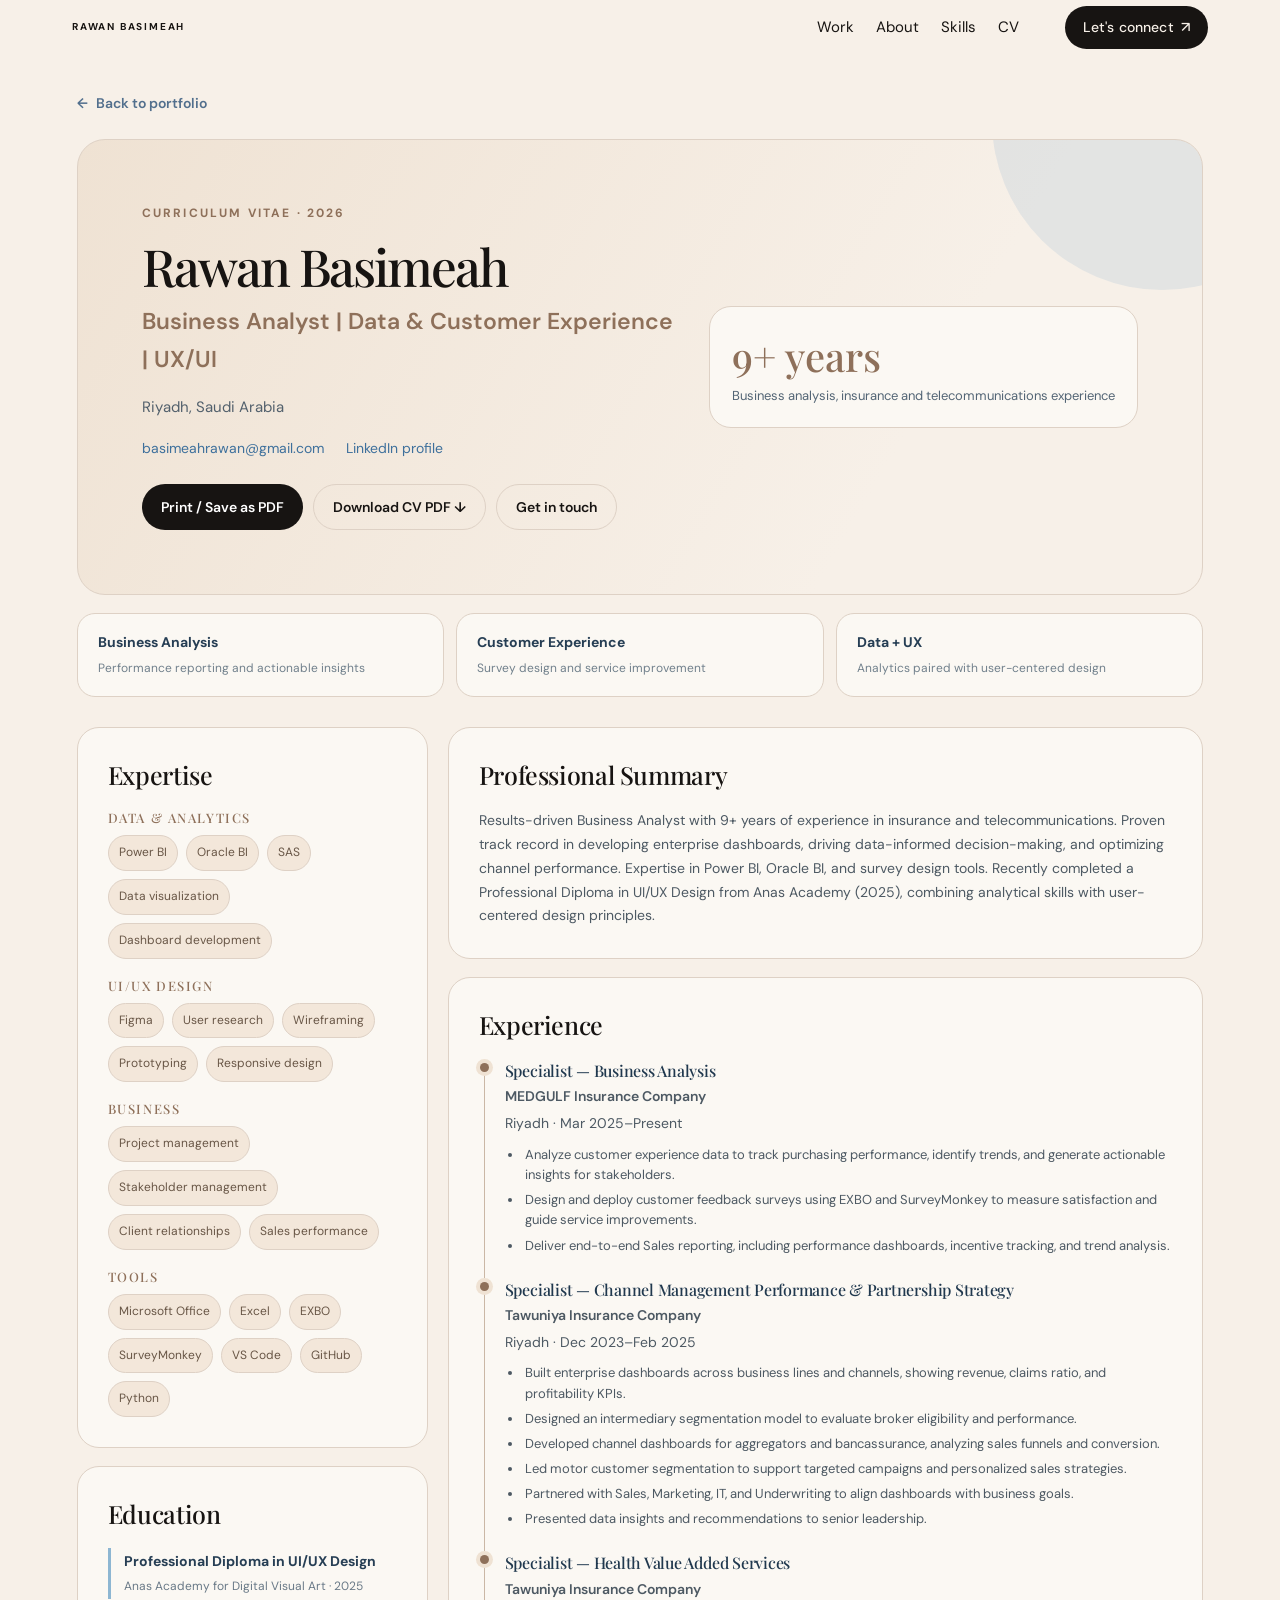
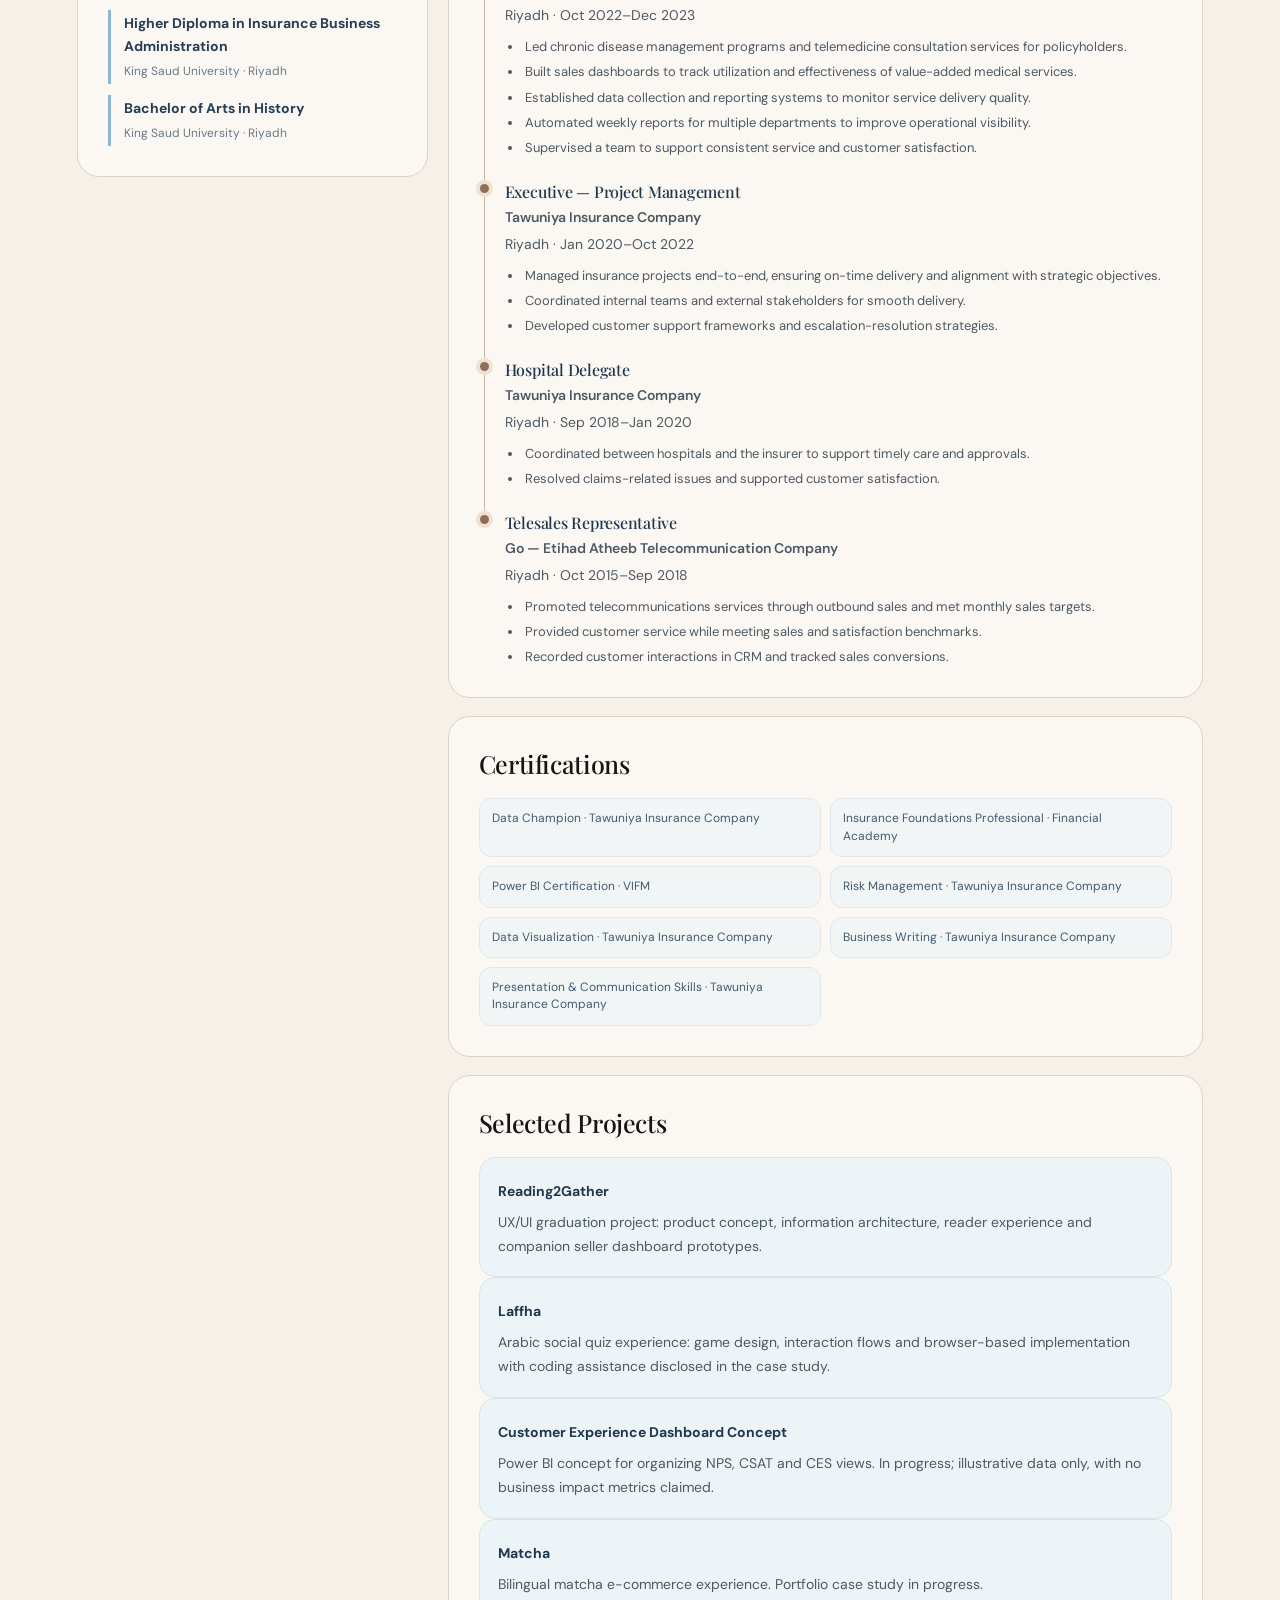
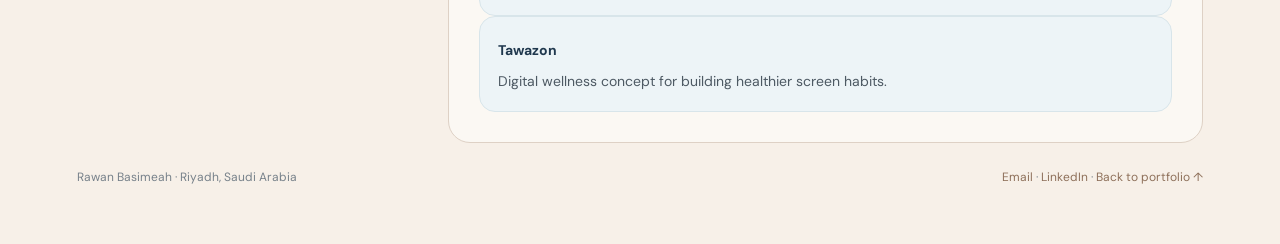
==== cv.html @ 97be3b1a "Restore project card and align printable CV" ====
<!DOCTYPE html>
<html lang="en">
<head>
<meta charset="utf-8">
<meta name="viewport" content="width=device-width, initial-scale=1">
<title>CV — Rawan Basimeah</title>
<meta name="description" content="View Rawan Basimeah’s business analysis, data and customer experience expertise, UX/UI skills, career history, education and certifications.">
<link rel="icon" type="image/svg+xml" href="favicon.svg"><link rel="canonical" href="https://rawan-portfoliovercelapp.vercel.app/cv.html"><meta property="og:type" content="website"><meta property="og:title" content="CV — Rawan Basimeah"><meta property="og:description" content="Business Analyst | Data & Customer Experience | UX/UI. Riyadh-based experience across analytics, customer experience, business and product design."><meta property="og:image" content="https://rawan-portfoliovercelapp.vercel.app/hero.webp"><meta name="twitter:card" content="summary_large_image">
<link rel="preconnect" href="https://fonts.googleapis.com">
<link rel="preconnect" href="https://fonts.gstatic.com" crossorigin>
<link href="https://fonts.googleapis.com/css2?family=Playfair+Display:wght@400;500;600&family=DM+Sans:wght@400;500;600;700&display=swap" rel="stylesheet">
<link rel="stylesheet" href="style.css?v=20260930c">
<style>
.cv-page{background:#f7f0e8;min-height:100vh;padding:clamp(26px,4vw,58px) 0 70px}
.cv-wrap{width:min(1160px,calc(100% - 2 * var(--pad,6vw)));margin:0 auto}
.cv-back{display:inline-flex;align-items:center;gap:8px;color:#526f8d;font-size:14px;font-weight:600;margin-bottom:24px}
.cv-hero{position:relative;overflow:hidden;background:linear-gradient(120deg,#e9f2f6 0%,#f8f4ed 72%);border:1px solid #d9e2e6;border-radius:30px;padding:clamp(28px,5vw,64px);display:grid;grid-template-columns:minmax(0,1fr) auto;gap:32px;align-items:center}
.cv-hero:after{content:"";position:absolute;width:340px;height:340px;border-radius:50%;right:-130px;top:-190px;background:rgba(133,170,203,.18);pointer-events:none}
.cv-kicker{font-size:12px;letter-spacing:.18em;text-transform:uppercase;color:#557fa6;font-weight:700}
.cv-hero h1{font-family:"Playfair Display",Georgia,serif;font-weight:500;font-size:clamp(36px,4vw,56px);line-height:1.03;letter-spacing:-.04em;color:#1d3348;margin:16px 0 10px}
.cv-role{font-size:clamp(18px,2vw,23px);color:#557fa6;font-weight:600}
.cv-location{font-size:15px;color:#52606c;margin-top:16px}
.cv-contact{display:flex;flex-wrap:wrap;gap:12px 22px;margin-top:18px;font-size:14px;color:#34495d}
.cv-contact a{color:#3e709c}
.cv-actions{display:flex;gap:10px;flex-wrap:wrap;margin-top:24px}
.cv-button{appearance:none;border:0;border-radius:999px;background:#4b83b5;color:white;font:600 14px "DM Sans",sans-serif;padding:13px 19px;text-decoration:none;cursor:pointer}
.cv-button.secondary{background:rgba(255,255,255,.75);border:1px solid #c5d5df;color:#294764}
.cv-side-card{z-index:1;position:relative;background:rgba(255,255,255,.76);border:1px solid rgba(255,255,255,.9);border-radius:22px;padding:22px;min-width:190px;box-shadow:0 18px 36px -28px rgba(32,62,89,.45)}
.cv-side-card strong{display:block;font:500 40px "Playfair Display",Georgia,serif;color:#2e6f9e}
.cv-side-card span{display:block;color:#536575;font-size:13px;line-height:1.5;margin-top:4px}
.cv-highlights{display:grid;grid-template-columns:repeat(3,1fr);gap:12px;margin:18px 0 30px}
.cv-highlight{background:#fffaf4;border:1px solid #e4dbd1;border-radius:18px;padding:17px 20px}
.cv-highlight strong{display:block;font-size:14px;color:#263e54}
.cv-highlight span{display:block;font-size:12px;color:#71808c;margin-top:5px}
.cv-layout{display:grid;grid-template-columns:minmax(250px,.72fr) minmax(0,1.55fr);gap:20px;align-items:start}
.cv-sidebar,.cv-content{display:grid;gap:18px}
.cv-panel,.cv-section{background:#fffaf4;border:1px solid #e2d8ce;border-radius:22px;padding:clamp(20px,2.5vw,30px)}
.cv-panel h2,.cv-section h2{font:500 25px "Playfair Display",Georgia,serif;color:#20384e;margin-bottom:18px}
.cv-panel h3{font-size:13px;color:#557fa6;text-transform:uppercase;letter-spacing:.12em;margin:20px 0 10px}
.cv-panel p,.cv-section p{font-size:14px;line-height:1.7;color:#4d5963}
.cv-chip-list{display:flex;flex-wrap:wrap;gap:8px}
.cv-chip{border:1px solid #d5e1e8;background:#edf4f7;border-radius:999px;padding:7px 10px;color:#385a76;font-size:12px}
.cv-list{list-style:none;padding:0;margin:0;display:grid;gap:9px}
.cv-list li{font-size:13px;line-height:1.55;color:#465866}
.cv-list li:before{content:"";display:inline-block;width:6px;height:6px;border-radius:50%;background:#75a4c5;margin:0 9px 1px 0}
.cv-timeline{display:grid;gap:0}
.cv-job{position:relative;padding:0 0 22px 20px;border-left:1px solid #c8d8e4;margin-left:5px}
.cv-job:last-child{padding-bottom:0;border-left-color:transparent}
.cv-job:before{content:"";position:absolute;left:-5px;top:4px;width:9px;height:9px;border-radius:50%;background:#4b83b5;box-shadow:0 0 0 4px #e7f0f5}
.cv-job h3{font-size:16px;line-height:1.45;color:#20384e;margin:0}
.cv-company{font-size:13px;color:#527da0;font-weight:600;margin-top:3px}
.cv-date{font-size:12px;color:#78838b;margin:3px 0 9px}
.cv-job ul{margin:0;padding-left:18px;display:grid;gap:5px}
.cv-job li{font-size:13px;line-height:1.55;color:#4d5963;padding-left:2px}
.cv-education-grid{display:grid;gap:11px}
.cv-education{border-left:3px solid #8db6d2;padding:2px 0 2px 13px}
.cv-education strong{display:block;font-size:14px;color:#263e54}
.cv-education span{display:block;font-size:12px;color:#697987;margin-top:4px}
.cv-cert-grid{display:grid;grid-template-columns:repeat(2,minmax(0,1fr));gap:9px}
.cv-cert{background:#f1f5f6;border:1px solid #e0e8eb;border-radius:12px;padding:11px 12px;font-size:12px;line-height:1.45;color:#425b70}
.cv-project{background:#edf4f7;border:1px solid #d8e5ea;border-radius:16px;padding:18px}
.cv-project strong{color:#20384e;font-size:14px}
.cv-project p{margin:7px 0 0}
.cv-footer{display:flex;justify-content:space-between;align-items:center;gap:16px;margin-top:25px;color:#77818a;font-size:12px}
@media(max-width:780px){.cv-hero{grid-template-columns:1fr}.cv-side-card{max-width:240px}.cv-highlights{grid-template-columns:1fr}.cv-layout{grid-template-columns:1fr}}
@media(max-width:540px){.cv-contact{display:grid}.cv-cert-grid{grid-template-columns:1fr}.cv-panel,.cv-section{border-radius:18px}.cv-hero{border-radius:22px}}
@media print{
  body{background:#fff!important;color:#111}
  .site-header,.cv-back,.cv-actions{display:none!important}
  .cv-page{padding:0;background:#fff}
  .cv-wrap{width:100%;max-width:none}
  .cv-hero,.cv-panel,.cv-section,.cv-highlight{box-shadow:none;break-inside:avoid;background:#fff}
  .cv-layout{grid-template-columns:30% 1fr;gap:12px}
  .cv-section,.cv-panel{padding:16px}
  .cv-job{break-inside:avoid}
  a{color:inherit;text-decoration:none}
}
.cv-page{background:var(--background);padding:32px 0 56px}.cv-hero{background:linear-gradient(120deg,#efe2d3 0%,#f7f0e8 72%);border-color:var(--border);border-radius:var(--r-lg)}.cv-kicker{color:var(--brown)}.cv-hero h1,.cv-panel h2,.cv-section h2,.cv-side-card strong{font-family:var(--serif);color:var(--text)}.cv-role,.cv-side-card strong,.cv-panel h3{color:var(--brown)}.cv-side-card,.cv-highlight,.cv-panel,.cv-section{background:#fbf8f3;border-color:var(--border);box-shadow:none}.cv-chip{background:#f3e7da;border-color:var(--border);color:#685646}.cv-job{border-left-color:#cab7a5}.cv-job:before{background:var(--brown);box-shadow:0 0 0 4px #efe2d3}.cv-company{color:var(--brown)}.cv-button{background:#171412}.cv-button.secondary{background:transparent;border-color:var(--border);color:var(--text)}.cv-footer a{color:var(--brown)}@media(max-width:780px){.cv-wrap{width:min(100% - 32px,1160px)}}
@page{size:letter;margin:14mm}
@media print{
  body{background:#fff!important;color:#17191c!important;-webkit-print-color-adjust:exact;print-color-adjust:exact}
  .site-header,.cv-back,.cv-actions{display:none!important}
  .cv-page{padding:0!important;background:#fff!important;min-height:0}
  .cv-wrap{width:100%!important;max-width:none!important}
  .cv-hero{display:block!important;padding:0 0 12px!important;border:0!important;border-radius:0!important;background:#fff!important;box-shadow:none!important}
  .cv-hero:after,.cv-side-card{display:none!important}
  .cv-highlights{margin:10px 0 16px;grid-template-columns:repeat(3,1fr)}
  .cv-highlight,.cv-panel,.cv-section{background:#fff!important;box-shadow:none!important;border:0!important;border-radius:0!important;padding:8px 0!important;break-inside:auto}
  .cv-layout{grid-template-columns:1fr!important;gap:8px!important}
  .cv-sidebar,.cv-content{gap:8px!important}
  .cv-panel h2,.cv-section h2{font-family:var(--sans);font-size:12pt;color:#203f68;border-bottom:1px solid #326bb3;padding-bottom:4px;break-after:avoid}
  .cv-job{break-inside:avoid}
  .cv-project,.cv-cert{break-inside:avoid}
  a{color:inherit!important;text-decoration:none!important}
  .cv-footer{margin-top:10px}
}
</style>
</head>
<body>
<header class="site-header" id="siteHeader">
  <div class="wrap header-inner">
    <a class="brand" href="index.html#top">Rawan Basimeah</a>
    <button class="nav-toggle" id="navToggle" aria-label="Open menu" aria-expanded="false" aria-controls="primaryNav"><span></span></button>
    <div class="header-end" id="primaryNav">
      <nav class="nav" aria-label="Primary">
        <a href="index.html#work">Work</a><a href="index.html#about">About</a><a href="index.html#tools">Skills</a><a href="cv.html" aria-current="page">CV</a>
      </nav>
      <a class="btn btn-dark header-cta" href="mailto:basimeahrawan@gmail.com">Let's connect <span class="arw" aria-hidden="true">&#8599;</span></a>
    </div>
  </div>
</header>
<main class="cv-page">
  <div class="cv-wrap">
    <a class="cv-back" href="index.html#top"><span aria-hidden="true">&#8592;</span> Back to portfolio</a>
    <section class="cv-hero" aria-labelledby="cvTitle">
      <div>
        <p class="cv-kicker">Curriculum Vitae · 2026</p>
        <h1 id="cvTitle">Rawan Basimeah</h1>
        <p class="cv-role">Business Analyst <span aria-hidden="true">|</span> Data &amp; Customer Experience <span aria-hidden="true">|</span> UX/UI</p>
        <p class="cv-location">Riyadh, Saudi Arabia</p>
        <div class="cv-contact">
          <a href="mailto:basimeahrawan@gmail.com">basimeahrawan@gmail.com</a>
          <a href="https://www.linkedin.com/in/rawan-basimeah-21a00285" target="_blank" rel="noopener noreferrer">LinkedIn profile</a>
        </div>
        <div class="cv-actions">
          <button class="cv-button" type="button" onclick="window.print()">Print / Save as PDF</button><a class="cv-button secondary" href="assets/rawan-basimeah-cv.pdf" download>Download CV PDF <span aria-hidden="true">&#8595;</span></a>
          <a class="cv-button secondary" href="mailto:basimeahrawan@gmail.com">Get in touch</a>
        </div>
      </div>
      <div class="cv-side-card"><strong>9+ years</strong><span>Business analysis, insurance and telecommunications experience</span></div>
    </section>
    <div class="cv-highlights" aria-label="Career highlights">
      <div class="cv-highlight"><strong>Business Analysis</strong><span>Performance reporting and actionable insights</span></div>
      <div class="cv-highlight"><strong>Customer Experience</strong><span>Survey design and service improvement</span></div>
      <div class="cv-highlight"><strong>Data + UX</strong><span>Analytics paired with user-centered design</span></div>
    </div>
    <div class="cv-layout">
      <aside class="cv-sidebar">
        <section class="cv-panel" aria-labelledby="expertise">
          <h2 id="expertise">Expertise</h2>
          <h3>Data &amp; Analytics</h3><div class="cv-chip-list"><span class="cv-chip">Power BI</span><span class="cv-chip">Oracle BI</span><span class="cv-chip">SAS</span><span class="cv-chip">Data visualization</span><span class="cv-chip">Dashboard development</span></div>
          <h3>UI/UX Design</h3><div class="cv-chip-list"><span class="cv-chip">Figma</span><span class="cv-chip">User research</span><span class="cv-chip">Wireframing</span><span class="cv-chip">Prototyping</span><span class="cv-chip">Responsive design</span></div>
          <h3>Business</h3><div class="cv-chip-list"><span class="cv-chip">Project management</span><span class="cv-chip">Stakeholder management</span><span class="cv-chip">Client relationships</span><span class="cv-chip">Sales performance</span></div>
          <h3>Tools</h3><div class="cv-chip-list"><span class="cv-chip">Microsoft Office</span><span class="cv-chip">Excel</span><span class="cv-chip">EXBO</span><span class="cv-chip">SurveyMonkey</span><span class="cv-chip">VS Code</span><span class="cv-chip">GitHub</span><span class="cv-chip">Python</span></div>
        </section>
        <section class="cv-panel" aria-labelledby="education">
          <h2 id="education">Education</h2>
          <div class="cv-education-grid">
            <div class="cv-education"><strong>Professional Diploma in UI/UX Design</strong><span>Anas Academy for Digital Visual Art · 2025</span></div>
            <div class="cv-education"><strong>Higher Diploma in Insurance Business Administration</strong><span>King Saud University · Riyadh</span></div>
            <div class="cv-education"><strong>Bachelor of Arts in History</strong><span>King Saud University · Riyadh</span></div>
          </div>
        </section>
      </aside>
      <div class="cv-content">
        <section class="cv-section" aria-labelledby="profile">
          <h2 id="profile">Professional Summary</h2>
          <p>Results-driven Business Analyst with 9+ years of experience in insurance and telecommunications. Proven track record in developing enterprise dashboards, driving data-informed decision-making, and optimizing channel performance. Expertise in Power BI, Oracle BI, and survey design tools. Recently completed a Professional Diploma in UI/UX Design from Anas Academy (2025), combining analytical skills with user-centered design principles.</p>
        </section>
        <section class="cv-section" aria-labelledby="experience">
          <h2 id="experience">Experience</h2>
          <div class="cv-timeline">
            <article class="cv-job"><h3>Specialist — Business Analysis</h3><p class="cv-company">MEDGULF Insurance Company</p><p class="cv-date">Riyadh · Mar 2025–Present</p><ul>
              <li>Analyze customer experience data to track purchasing performance, identify trends, and generate actionable insights for stakeholders.</li>
              <li>Design and deploy customer feedback surveys using EXBO and SurveyMonkey to measure satisfaction and guide service improvements.</li>
              <li>Deliver end-to-end Sales reporting, including performance dashboards, incentive tracking, and trend analysis.</li>
            </ul></article>
            <article class="cv-job"><h3>Specialist — Channel Management Performance &amp; Partnership Strategy</h3><p class="cv-company">Tawuniya Insurance Company</p><p class="cv-date">Riyadh · Dec 2023–Feb 2025</p><ul>
              <li>Built enterprise dashboards across business lines and channels, showing revenue, claims ratio, and profitability KPIs.</li>
              <li>Designed an intermediary segmentation model to evaluate broker eligibility and performance.</li>
              <li>Developed channel dashboards for aggregators and bancassurance, analyzing sales funnels and conversion.</li>
              <li>Led motor customer segmentation to support targeted campaigns and personalized sales strategies.</li>
              <li>Partnered with Sales, Marketing, IT, and Underwriting to align dashboards with business goals.</li>
              <li>Presented data insights and recommendations to senior leadership.</li>
            </ul></article>
            <article class="cv-job"><h3>Specialist — Health Value Added Services</h3><p class="cv-company">Tawuniya Insurance Company</p><p class="cv-date">Riyadh · Oct 2022–Dec 2023</p><ul>
              <li>Led chronic disease management programs and telemedicine consultation services for policyholders.</li>
              <li>Built sales dashboards to track utilization and effectiveness of value-added medical services.</li>
              <li>Established data collection and reporting systems to monitor service delivery quality.</li>
              <li>Automated weekly reports for multiple departments to improve operational visibility.</li>
              <li>Supervised a team to support consistent service and customer satisfaction.</li>
            </ul></article>
            <article class="cv-job"><h3>Executive — Project Management</h3><p class="cv-company">Tawuniya Insurance Company</p><p class="cv-date">Riyadh · Jan 2020–Oct 2022</p><ul>
              <li>Managed insurance projects end-to-end, ensuring on-time delivery and alignment with strategic objectives.</li>
              <li>Coordinated internal teams and external stakeholders for smooth delivery.</li>
              <li>Developed customer support frameworks and escalation-resolution strategies.</li>
            </ul></article>
            <article class="cv-job"><h3>Hospital Delegate</h3><p class="cv-company">Tawuniya Insurance Company</p><p class="cv-date">Riyadh · Sep 2018–Jan 2020</p><ul>
              <li>Coordinated between hospitals and the insurer to support timely care and approvals.</li>
              <li>Resolved claims-related issues and supported customer satisfaction.</li>
            </ul></article>
            <article class="cv-job"><h3>Telesales Representative</h3><p class="cv-company">Go — Etihad Atheeb Telecommunication Company</p><p class="cv-date">Riyadh · Oct 2015–Sep 2018</p><ul>
              <li>Promoted telecommunications services through outbound sales and met monthly sales targets.</li>
              <li>Provided customer service while meeting sales and satisfaction benchmarks.</li>
              <li>Recorded customer interactions in CRM and tracked sales conversions.</li>
            </ul></article>
          </div>
        </section>
        <section class="cv-section" aria-labelledby="certifications">
          <h2 id="certifications">Certifications</h2>
          <div class="cv-cert-grid">
            <div class="cv-cert">Data Champion · Tawuniya Insurance Company</div>
            <div class="cv-cert">Insurance Foundations Professional · Financial Academy</div>
            <div class="cv-cert">Power BI Certification · VIFM</div>
            <div class="cv-cert">Risk Management · Tawuniya Insurance Company</div>
            <div class="cv-cert">Data Visualization · Tawuniya Insurance Company</div>
            <div class="cv-cert">Business Writing · Tawuniya Insurance Company</div>
            <div class="cv-cert">Presentation &amp; Communication Skills · Tawuniya Insurance Company</div>
          </div>
        </section>
        <section class="cv-section" aria-labelledby="project">
          <h2 id="project">Selected Projects</h2>
          <div class="cv-project"><strong>Reading2Gather</strong><p>UX/UI graduation project: product concept, information architecture, reader experience and companion seller dashboard prototypes.</p></div>
          <div class="cv-project"><strong>Laffha</strong><p>Arabic social quiz experience: game design, interaction flows and browser-based implementation with coding assistance disclosed in the case study.</p></div>
          <div class="cv-project"><strong>Customer Experience Dashboard Concept</strong><p>Power BI concept for organizing NPS, CSAT and CES views. In progress; illustrative data only, with no business impact metrics claimed.</p></div>
          <div class="cv-project"><strong>Matcha</strong><p>Bilingual matcha e-commerce experience. Portfolio case study in progress.</p></div>
          <div class="cv-project"><strong>Tawazon</strong><p>Digital wellness concept for building healthier screen habits.</p></div>
        </section>
      </div>
    </div>
    <div class="cv-footer"><span>Rawan Basimeah · Riyadh, Saudi Arabia</span><div><a href="mailto:basimeahrawan@gmail.com">Email</a> · <a href="https://www.linkedin.com/in/rawan-basimeah-21a00285" target="_blank" rel="noopener noreferrer">LinkedIn</a> · <a href="index.html#top">Back to portfolio ↑</a></div></div>
  </div>
</main>
<script src="script.js"></script>
</body>
</html>
---- style.css ----
/* ============================================================
   TOKENS
   ============================================================ */
:root{
  --background:#F7F0E8;
  --cream:#F3E7DA;
  --cream-deep:#EFE2D3;
  --text:#171412;
  --muted-text:#6F675F;
  --brown:#8E705A;
  --soft-brown:#B79A82;
  --border:#DED1C5;

  --lavender:#E0D0E4;
  --lavender-deep:#CDB7D4;
  --sage:#CFDCC5;
  --sage-deep:#B3C6A5;
  --peach:#F4D7C1;
  --peach-deep:#E6BA9C;
  --sky:#CEDDEA;
  --sky-deep:#AFC8DC;

  --serif:"Playfair Display",Georgia,"Times New Roman",serif;
  --sans:"DM Sans","Inter",-apple-system,BlinkMacSystemFont,"Segoe UI",Roboto,Helvetica,Arial,sans-serif;
  --hand:"Caveat","Segoe Script",cursive;

  --pad:6vw;
  --maxw:1520px;
  --r-lg:28px;
  --r-md:20px;
  --r-sm:14px;
  --header-h:90px;
}

*,*::before,*::after{box-sizing:border-box;}
html{scroll-behavior:smooth;scroll-padding-top:var(--header-h);}
body{
  margin:0;
  background:var(--background);
  color:var(--text);
  font-family:var(--sans);
  font-size:17px;
  line-height:1.65;
  -webkit-font-smoothing:antialiased;
  overflow-x:hidden;
}
img{display:block;max-width:100%;height:auto;}
a{color:inherit;text-decoration:none;}
button{font:inherit;color:inherit;background:none;border:0;cursor:pointer;}
h1,h2,h3{margin:0;font-family:var(--serif);font-weight:500;letter-spacing:-.015em;line-height:1.08;}
p{margin:0;}

:focus-visible{outline:2.5px solid var(--brown);outline-offset:3px;border-radius:6px;}

.wrap{max-width:var(--maxw);margin-inline:auto;padding-inline:var(--pad);}
.site-header .header-inner{
  width:min(calc(100% - 2 * clamp(24px,6vw,72px)),1408px);
  max-width:1408px;padding-inline:0;
}
.hero .wrap,.story .wrap{
  width:min(calc(100% - 2 * clamp(24px,6vw,72px)),1440px);
  max-width:1440px;padding-inline:0;
}
.about>.wrap{max-width:none;padding-inline:0;}

.eyebrow{
  font-size:12px;letter-spacing:.22em;text-transform:uppercase;
  font-weight:500;color:var(--muted-text);margin:0;
}
.lead{color:var(--muted-text);max-width:46ch;}

/* Buttons ---------------------------------------------------- */
.btn{
  display:inline-flex;align-items:center;gap:.55em;
  padding:.82em 1.5em;border-radius:999px;
  font-size:15px;font-weight:500;letter-spacing:.01em;
  transition:transform .25s ease,background-color .25s ease,color .25s ease;
}
.btn .arw{font-size:1.05em;line-height:1;transition:transform .25s ease;}
.btn:hover .arw{transform:translate(2px,-2px);}
.btn-dark{background:var(--text);color:var(--background);}
.btn-dark:hover{background:#000;}
.btn-cream{background:var(--cream);color:var(--text);border:1px solid var(--border);}
.btn-cream:hover{background:#fff;}
.btn-light{background:#FBF5EE;color:var(--text);}
.btn-light:hover{background:#fff;}

.icon-btn{
  width:44px;height:44px;border-radius:50%;
  border:1px solid var(--border);
  display:grid;place-items:center;
  color:var(--text);background:transparent;
  transition:background-color .22s ease,border-color .22s ease,color .22s ease;
}
.icon-btn:hover:not(:disabled){background:var(--text);border-color:var(--text);color:var(--background);}
.icon-btn:disabled{opacity:.32;cursor:default;}
.icon-btn svg{width:16px;height:16px;}

.hand{font-family:var(--hand);line-height:1.25;color:var(--brown);}

/* ============================================================
   HEADER
   ============================================================ */
.site-header{
  position:fixed;inset:0 0 auto 0;z-index:60;
  height:var(--header-h);
  display:flex;align-items:center;
  transition:background-color .3s ease,border-color .3s ease,backdrop-filter .3s ease;
  border-bottom:1px solid transparent;
}
.site-header.is-stuck{
  background:rgba(247,240,232,.88);
  backdrop-filter:blur(12px);
  -webkit-backdrop-filter:blur(12px);
  border-bottom-color:var(--border);
}
.header-inner{width:100%;display:flex;align-items:center;gap:2rem;}
.brand{
  font-size:15px;font-weight:700;letter-spacing:.34em;text-transform:uppercase;
}
.header-end{margin-left:auto;display:flex;align-items:center;}
.nav{display:flex;align-items:center;gap:2.3rem;}
.nav a{
  font-size:15px;color:var(--text);position:relative;padding:.25rem 0;
}
.nav a::after{
  content:"";position:absolute;left:0;right:0;bottom:0;height:1px;
  background:currentColor;transform:scaleX(0);transform-origin:left;
  transition:transform .28s ease;
}
.nav a:hover::after{transform:scaleX(1);}
.header-cta{margin-left:1.4rem;padding:.68em 1.25em;font-size:14px;}
.nav-toggle{display:none;width:44px;height:44px;margin-left:auto;place-items:center;}
.nav-toggle span{display:block;width:20px;height:1.5px;background:var(--text);position:relative;transition:transform .3s ease;}
.nav-toggle span::before,.nav-toggle span::after{
  content:"";position:absolute;left:0;width:20px;height:1.5px;background:var(--text);transition:transform .3s ease,opacity .2s ease;
}
.nav-toggle span::before{top:-6px;}
.nav-toggle span::after{top:6px;}
.nav-open .nav-toggle span{transform:rotate(45deg);}
.nav-open .nav-toggle span::before{transform:translateY(6px) rotate(-90deg);}
.nav-open .nav-toggle span::after{opacity:0;}

/* ============================================================
   HERO
   ============================================================ */
.hero{
  position:relative;
  min-height:0;
  padding-top:var(--header-h);
  overflow:hidden;
  background:#E8D7C4;
}
.hero-grid{
  position:relative;
  display:grid;
  grid-template-columns:minmax(0,520px) minmax(0,776px);
  gap:16px;
  align-items:center;
  justify-content:start;
}
.hero-copy{
  position:relative;
  z-index:3;
  width:100%;
  max-width:520px;
  margin-left:16px;
  padding:clamp(44px,4.2vw,82px) 0;
}
.hero-copy::before{content:none;display:none;}
.hero h1{
  font-size:clamp(48px,4.1vw,84px);
  line-height:1.04;
  margin:.42em 0 .5em;
  letter-spacing:-.03em;
}
.hero h1 em{font-style:italic;font-weight:400;}
.hero .lead{font-size:17px;max-width:36ch;margin-bottom:2rem;}
.hero-figure{
  position:relative;
  z-index:1;
  width:100%;
  max-width:776px;
  margin:0;
  aspect-ratio:1105/1264;
  overflow:hidden;
  border-radius:0;
  box-shadow:none;
}
.hero-figure::after{content:none;display:none;}
.hero-figure img{
  width:100%;
  height:100%;
  object-fit:cover;
  object-position:center;
  background:#E8D7C4;
}
.hero-note{
  position:absolute;
  z-index:2;
  right:clamp(28px,5vw,90px);
  left:auto;
  bottom:clamp(26px,4vw,58px);
  font-size:clamp(18px,1.5vw,24px);
  color:#765A46;
  transform:rotate(-5deg);
  pointer-events:none;
  text-align:center;
}

/* ============================================================
   FEATURED WORK
   ============================================================ */
.work{background:#FBF6EF;padding:clamp(56px,6vw,92px) 0 clamp(60px,6vw,96px);}
.work-head{
  display:grid;
  grid-template-columns:auto minmax(0,1fr) auto;
  align-items:center;
  gap:clamp(20px,4vw,56px);
  padding-bottom:clamp(28px,3vw,44px);
}
.work-head .lead{font-size:16px;max-width:52ch;}
.work-nav{display:flex;align-items:center;gap:14px;}
.counter{font-size:13px;letter-spacing:.14em;color:var(--muted-text);white-space:nowrap;}

.work-track{
  display:grid;
  grid-template-columns:repeat(4,minmax(0,1fr));
  gap:clamp(16px,1.6vw,24px);
}
.card{
  display:flex;flex-direction:column;
  background:var(--cream);
  border:1px solid var(--border);
  border-radius:var(--r-lg);
  overflow:hidden;
  transition:transform .35s cubic-bezier(.2,.7,.3,1),box-shadow .35s ease;
}
.card:hover{transform:translateY(-6px);box-shadow:0 26px 48px -32px rgba(60,40,25,.5);}
.card-media{
  padding:26px 22px 0;
  aspect-ratio:4/3.25;
  display:grid;place-items:end center;
  overflow:hidden;
}
.card-media svg{width:100%;height:100%;display:block;}
.card-body{padding:20px 22px 22px;display:flex;flex-direction:column;gap:.5rem;flex:1;background:#FCF8F2;}
.card-top{display:flex;align-items:flex-start;gap:14px;}
.card-top h3{font-size:24px;letter-spacing:-.01em;}
.card-sub{font-size:13px;color:var(--muted-text);margin-top:2px;}
.card-arrow{
  margin-left:auto;width:38px;height:38px;flex:none;border-radius:50%;
  border:1px solid var(--border);display:grid;place-items:center;
  transition:background-color .22s ease,color .22s ease,border-color .22s ease;
}
.card:hover .card-arrow{background:var(--text);border-color:var(--text);color:var(--background);}
.card-arrow svg{width:14px;height:14px;}
.card-desc{font-size:14.5px;line-height:1.6;color:var(--muted-text);}
.tags{display:flex;flex-wrap:wrap;gap:8px;margin-top:auto;padding-top:14px;}
.tag{
  font-size:12px;letter-spacing:.02em;padding:.38em .85em;border-radius:999px;
  background:var(--cream);border:1px solid var(--border);color:#57504A;
}
.card-laffha .card-media{background:linear-gradient(170deg,var(--lavender),var(--lavender-deep));}
.card-matcha .card-media{background:linear-gradient(170deg,var(--sage),var(--sage-deep));}
.card-reading .card-media{background:linear-gradient(170deg,var(--peach),var(--peach-deep));}
.card-tawazon .card-media{background:linear-gradient(170deg,var(--sky),var(--sky-deep));}

/* ============================================================
   MORE THAN JUST DESIGN
   ============================================================ */
.story{padding:clamp(60px,6.5vw,104px) 0;}
.story-grid{
  display:grid;
  grid-template-columns:minmax(0,1fr) minmax(0,1.05fr) minmax(0,.72fr);
  gap:clamp(28px,4vw,68px);
  align-items:center;
}
.still{position:relative;padding-bottom:58px;padding-right:44px;}
.still-frame{
  border-radius:var(--r-md);overflow:hidden;
  border:1px solid var(--border);
  box-shadow:0 24px 50px -36px rgba(60,40,25,.55);
  aspect-ratio:432/500;
}
.still-frame img{width:100%;height:100%;object-fit:cover;}
.note{
  position:absolute;left:-10px;bottom:6px;
  background:#FBF3E8;
  padding:16px 20px 14px;
  border-radius:4px;
  font-size:19px;
  color:#6B5340;
  transform:rotate(-3.5deg);
  box-shadow:0 12px 26px -18px rgba(60,40,25,.6);
  max-width:190px;
}
.note::before{
  content:"";position:absolute;top:-11px;left:50%;transform:translateX(-50%) rotate(-2deg);
  width:74px;height:22px;background:rgba(183,154,130,.42);
  border-radius:2px;
}
.polaroid{
  position:absolute;right:0;bottom:22px;width:150px;
  background:#FCF8F2;padding:9px 9px 30px;
  border-radius:3px;transform:rotate(5deg);
  box-shadow:0 18px 34px -22px rgba(60,40,25,.65);
}
.polaroid img{aspect-ratio:1;object-fit:cover;width:100%;border-radius:2px;}
.polaroid figcaption{
  font-family:var(--hand);font-size:17px;color:var(--brown);
  text-align:center;padding-top:5px;
}
.story-copy h2{font-size:clamp(34px,3.5vw,54px);margin-bottom:.55em;}
.story-copy .lead{max-width:38ch;margin-bottom:1.7rem;}
.round-arrow{
  width:52px;height:52px;border-radius:50%;background:var(--brown);color:#FBF5EE;
  display:grid;place-items:center;
  transition:transform .3s ease,background-color .3s ease;
}
.round-arrow:hover{transform:translateY(-3px);background:#7B6047;}
.round-arrow svg{width:17px;height:17px;}
.window{display:flex;flex-direction:column;align-items:center;gap:20px;}
.window-frame{
  width:100%;max-width:250px;aspect-ratio:250/340;
  border-radius:130px 130px 16px 16px;
  overflow:hidden;
  border:9px solid #EDE0D1;
  box-shadow:0 0 0 1px var(--border),0 26px 50px -34px rgba(60,40,25,.6);
  background:#CFE2F0;
}
.window-frame img{width:100%;height:100%;object-fit:cover;object-position:88% 42%;}
.window p{font-size:22px;text-align:center;}

/* ============================================================
   ABOUT
   ============================================================ */
.about{background:var(--cream);padding:clamp(56px,6vw,92px) 0 clamp(40px,4vw,60px);border-top:1px solid var(--border);}
/* Full-width editorial composition from the supplied reference. */
.about>.wrap{width:100%;}
.about-grid{
  display:grid;
  grid-template-columns:minmax(0,.55fr) minmax(0,.92fr) minmax(0,1.4fr);
  gap:clamp(28px,4vw,66px);
  align-items:center;
  padding-top:clamp(24px,3vw,38px);
}
.about-portrait{
  width:100%;max-width:330px;aspect-ratio:1;
  border-radius:50%;
  background:transparent;
  box-shadow:0 26px 52px -36px rgba(60,40,25,.55);
}
.about-portrait img{width:100%;height:100%;object-fit:contain;padding:4px;}
.about-copy p{font-size:17.5px;line-height:1.75;color:#443D37;max-width:44ch;}
.about-copy .btn{margin-top:1.8rem;}
.values{
  display:grid;grid-template-columns:repeat(4,minmax(0,1fr));
  gap:clamp(14px,1.6vw,26px);
}
.value{display:flex;flex-direction:column;gap:12px;}
.value-icon{
  width:46px;height:46px;border-radius:50%;
  border:1px solid var(--border);background:#FBF6EF;
  display:grid;place-items:center;color:var(--brown);
}
.value-icon svg{width:21px;height:21px;}
.value p{font-family:var(--serif);font-size:18px;line-height:1.3;}

/* ============================================================
   TOOLS
   ============================================================ */
.tools{background:var(--cream);padding:0 0 clamp(52px,5vw,78px);}
.tools-inner{border-top:1px solid var(--border);padding-top:clamp(30px,3.4vw,46px);}
.tools-row{
  display:flex;align-items:flex-end;gap:clamp(20px,3vw,44px);
  flex-wrap:wrap;margin-top:26px;
}
.tool{display:flex;flex-direction:column;align-items:center;gap:11px;width:88px;}
.tool-logo{height:34px;display:grid;place-items:center;}
.tool-logo svg{height:32px;width:auto;}
.tool span{font-size:13px;color:var(--muted-text);}
.tools-hand{margin-left:auto;font-size:23px;text-align:right;transform:rotate(-3deg);}

/* ============================================================
   CONTACT
   ============================================================ */
.contact{--bpad:clamp(28px,3.4vw,56px);padding:clamp(20px,3vw,44px) 3vw clamp(48px,5vw,76px);}
.banner{
  position:relative;
  background:#765A46;
  border-radius:44px;
  color:#FBF3E9;
  overflow:hidden;
  display:flex;align-items:center;
  padding:clamp(38px,4.4vw,64px) var(--bpad);
  min-height:clamp(345px,32.5vw,548px);
}
.banner-photo{
  position:absolute;top:0;right:0;bottom:0;
  width:58%;
  transform-origin:center bottom;
  -webkit-mask-image:linear-gradient(to right,transparent 0%,rgba(0,0,0,.55) 22%,#000 46%);
  mask-image:linear-gradient(to right,transparent 0%,rgba(0,0,0,.55) 22%,#000 46%);
  animation:breathe 3.2s ease-in-out infinite;
  will-change:transform;
}
.banner-photo img{width:100%;height:100%;object-fit:cover;object-position:50% 33%;}
.banner-inner{
  position:relative;z-index:1;width:100%;max-width:60%;
  display:grid;grid-template-columns:auto minmax(0,1fr);
  gap:clamp(18px,2.6vw,44px);align-items:center;
}
.banner-hand{font-size:26px;color:#EBDAC8;transform:rotate(-8deg);line-height:1.45;}
.banner-copy h2{font-size:clamp(34px,3.7vw,56px);margin-bottom:.42em;color:#FDF7F0;}
.banner-copy p{color:#E7D6C6;max-width:34ch;margin-bottom:1.7rem;}
@keyframes breathe{
  0%,100%{transform:translateY(0) scale(1);}
  50%{transform:translateY(-2px) scale(1.015);}
}

/* ============================================================
   FOOTER
   ============================================================ */
.site-footer{border-top:1px solid var(--border);padding:34px 0 40px;}
.footer-inner{display:flex;flex-wrap:wrap;gap:22px 40px;align-items:flex-start;}
.footer-brand{font-size:14px;font-weight:700;letter-spacing:.34em;text-transform:uppercase;}
.footer-tag{font-size:14.5px;color:var(--muted-text);margin-top:8px;}
.footer-links{margin-left:auto;display:flex;gap:26px;font-size:14.5px;}
.footer-links a{color:var(--muted-text);transition:color .2s ease;}
.footer-links a:hover{color:var(--text);}
.copyright{width:100%;font-size:13px;color:var(--muted-text);padding-top:20px;}

/* ============================================================
   RESPONSIVE
   ============================================================ */
@media (max-width:1600px){
  .hero-grid{grid-template-columns:minmax(0,.67fr) minmax(0,1fr);gap:clamp(20px,3vw,40px);}
  .hero-copy{margin-left:0;padding-block:clamp(40px,5vw,72px);}
  .hero h1{font-size:clamp(42px,4.4vw,68px);}
}
@media (max-width:1240px){
  .work-track{grid-template-columns:repeat(2,minmax(0,1fr));}
  .about-grid{grid-template-columns:minmax(0,.7fr) minmax(0,1fr);row-gap:44px;}
  .values{grid-column:1 / -1;}
}
@media (max-width:1080px){
  :root{--pad:5vw;}
  .story-grid{grid-template-columns:minmax(0,1fr) minmax(0,1fr);row-gap:48px;}
  .window{grid-column:1 / -1;flex-direction:row;justify-content:center;gap:34px;align-items:center;}
  .window p{text-align:left;}
  .banner-inner{max-width:66%;}
  .banner-photo{width:54%;}
}
@media (max-width:900px){
  .about>.wrap{padding-inline:var(--pad);}
  .header-end{
    position:absolute;top:var(--header-h);left:0;right:0;
    display:none;flex-direction:column;align-items:flex-start;gap:18px;
    background:rgba(247,240,232,.97);
    backdrop-filter:blur(12px);
    -webkit-backdrop-filter:blur(12px);
    border-bottom:1px solid var(--border);
    padding:22px var(--pad) 26px;margin:0;
  }
  .nav-open .header-end{display:flex;}
  .nav{flex-direction:column;align-items:flex-start;gap:16px;}
  .nav a{font-size:18px;}
  .header-cta{margin-left:0;}
  .nav-toggle{display:grid;}
  .hero{min-height:720px;}
  .hero-grid{min-height:720px;display:flex;align-items:flex-end;}
  .hero-copy{width:min(62%,560px);padding:70px 0 62px;}
  .hero-copy::before{inset:-50px -120px -50px -8vw;background:linear-gradient(90deg,rgba(239,226,211,.98) 0%,rgba(239,226,211,.88) 64%,rgba(239,226,211,0) 100%);}
  .hero h1{font-size:clamp(40px,6.5vw,58px);}
  .hero-figure{position:absolute;inset:0 calc(-1 * var(--pad));width:auto;max-width:none;aspect-ratio:auto;}
  .hero-figure img{width:100%;height:100%;object-fit:contain;object-position:64% 42%;}
  .work-head{grid-template-columns:1fr;row-gap:14px;}
  .work-nav{justify-self:start;}
  .about-grid{grid-template-columns:1fr;row-gap:34px;}
  .about-portrait{max-width:220px;}
  .values{grid-template-columns:repeat(2,minmax(0,1fr));gap:26px;}
  .banner{flex-direction:column;align-items:stretch;padding-bottom:0;min-height:0;}
  .banner-inner{max-width:none;grid-template-columns:1fr;gap:20px;justify-items:start;order:1;}
  .banner-hand{transform:rotate(-4deg);}
  .banner-photo{
    order:2;
    position:relative;top:auto;right:auto;bottom:auto;
    width:calc(100% + 2 * var(--bpad));
    height:250px;
    margin:30px calc(-1 * var(--bpad)) 0;
    -webkit-mask-image:linear-gradient(to bottom,transparent 0%,rgba(0,0,0,.6) 16%,#000 38%);
    mask-image:linear-gradient(to bottom,transparent 0%,rgba(0,0,0,.6) 16%,#000 38%);
  }
}
@media (max-width:680px){
  :root{--pad:6vw;--header-h:70px;}
  body{font-size:16px;}
  .hero{min-height:700px;}
  .hero-grid{min-height:700px;align-items:flex-end;}
  .hero-copy{width:100%;padding:340px 0 46px;}
  .hero-copy::before{inset:250px -6vw -20px;background:linear-gradient(0deg,rgba(239,226,211,.99) 0%,rgba(239,226,211,.94) 58%,rgba(239,226,211,0) 100%);}
  .hero h1{font-size:clamp(36px,10vw,48px);}
  .hero .lead{font-size:15px;max-width:30ch;}
  .hero-figure img{object-position:58% 18%;}
  .hero-note{display:none;}
  .work-track{
    grid-template-columns:1fr;
  }
  .story-grid{grid-template-columns:1fr;}
  .still{padding-right:0;padding-bottom:74px;}
  .polaroid{width:124px;right:-4px;}
  .note{max-width:158px;font-size:17px;}
  .window{flex-direction:column;gap:18px;}
  .window p{text-align:center;}
  .banner{border-radius:30px;}
  .banner-copy h2{font-size:clamp(32px,8.4vw,42px);}
  .banner-photo{height:210px;}
  .tools-hand{margin-left:0;width:100%;text-align:left;}
  .footer-links{margin-left:0;width:100%;}
}
@media (prefers-reduced-motion:reduce){
  html{scroll-behavior:auto;}
  .banner-photo{animation:none;}
  *,*::before,*::after{transition-duration:.01ms !important;}
}
/* Laffha case study entry */
.laffha-media{padding:14px;background:linear-gradient(170deg,#e4d5eb,#c9b3d5)!important;display:block}
.laffha-cover{height:100%;width:100%;border-radius:16px 16px 0 0;background:radial-gradient(circle at 50% 35%,#906cc4,#5f35a7 76%);color:#fff;font-family:Alexandria,var(--sans);display:flex;align-items:center;justify-content:center;flex-direction:column;gap:7px;text-align:center;box-shadow:0 15px 30px -20px #38245b}
.cover-kicker{font-size:11px;opacity:.8}.laffha-cover strong{font-size:clamp(31px,3.2vw,54px);line-height:1.1}.cover-round,.cover-caption{font-size:11px}.cover-round i{font-style:normal;opacity:.55}.cover-points{display:flex;gap:7px;margin:5px 0}.cover-points b{padding:3px 8px;border-radius:7px;background:#fff;color:#56308f;font-size:13px}.card-actions{display:flex;flex-wrap:wrap;gap:9px;margin-top:12px;font-size:12px;font-weight:700}.card-primary,.card-secondary{padding:9px 13px;border-radius:30px;white-space:nowrap}.card-primary{background:#5f35a7;color:#fff}.card-primary:hover{background:#482482}.card-secondary{border:1px solid #bda9ce;color:#583095}.card-secondary:hover{background:#ede4f4}
.laffha-media{position:relative;display:block!important;padding:0!important;overflow:hidden;background:#e0d0e4!important}
.laffha-card-shot{width:100%;height:100%;object-fit:cover;object-position:40% top;filter:saturate(.93)}
.laffha-media-label{position:absolute;left:14px;right:14px;bottom:13px;background:rgba(255,250,246,.94);backdrop-filter:blur(6px);border-radius:13px;padding:7px 12px;display:flex;justify-content:space-between;align-items:center;gap:8px;color:#53318a;font-family:Alexandria,var(--sans);font-size:17px;font-weight:800;box-shadow:0 8px 22px -16px #241334}
.laffha-media-label small{font-size:10px;font-weight:500}
/* Laffha: a focused entry into the case study */
.card-laffha{position:relative}
.card-laffha .card-primary::after{content:"";position:absolute;inset:0;z-index:2}
.card-laffha .card-primary:focus-visible::after{outline:3px solid #5f35a7;outline-offset:-4px;border-radius:var(--r-lg)}
.card-laffha .laffha-media{background:linear-gradient(145deg,#dcc9e8 0%,#b699d4 100%)!important;padding:17px 16px 0!important}
.laffha-preview{position:relative;width:100%;height:82%;overflow:hidden;border:5px solid #fdfafc;border-bottom:0;border-radius:16px 16px 0 0;background:#fff;box-shadow:0 14px 32px -13px rgba(65,31,98,.52)}
.laffha-preview img{position:absolute;max-width:none;width:155%;height:auto;left:-23%;top:-31%;filter:none}
.card-laffha .laffha-media-label{left:16px;right:16px;bottom:12px;z-index:1;background:#5f35a7;color:#fff;box-shadow:0 9px 18px -13px #3d2361}
.card-laffha .card-primary{background:#5f35a7;color:#fff;padding:10px 17px}
.card-laffha .card-primary:hover{background:#482482}
.card-laffha .laffha-preview img{width:165%;left:-32.5%;top:-32%;height:auto;max-width:none}
.card-laffha .laffha-media-label{font-family:var(--sans);letter-spacing:.03em}


/* Reading2Gather case-study entry */
.tools-row{gap:clamp(18px,2vw,30px)}
.card-reading .card-actions .card-primary{background:#4b83b5!important;color:#fff!important}
.card-reading .card-actions .card-primary:hover{background:#2d679e!important}


/* Reading2Gather blue case-study treatment */
.card-reading .card-media{aspect-ratio:4/3.25;padding:0;background:linear-gradient(145deg,#eaf4f8,#c5dced)!important;}
.card-reading .card-media .reading-app-preview{width:100%;height:100%;min-height:0;max-height:100%;object-fit:cover;object-position:center 16%;display:block;border-radius:0;box-shadow:none}
.card-reading .card-arrow{color:#2d679e;border-color:#b8d0e1}
.card-reading .card:hover .card-arrow{background:#4b83b5;color:#fff;border-color:#4b83b5}


/* Shared featured project card design */
.work-track .card{height:100%;background:#fcf8f2}
.work-track .card-media{aspect-ratio:4/3.25;flex:none;overflow:hidden}
.card-label{display:flex;justify-content:space-between;align-items:center;gap:12px;margin-bottom:10px;color:#697b8b;font-size:10px;font-weight:700;letter-spacing:.12em}
.card-top h3{color:#172f46}
.card-desc{color:#465361}
.card-reading{--card-accent:#4b83b5;--card-tint:#eaf4f8;--card-outline:#c5dced}
.card-laffha{--card-accent:#5f35a7;--card-tint:#f0e9f7;--card-outline:#d7c4e8}
.card-matcha{--card-accent:#668653;--card-tint:#edf3e8;--card-outline:#cbdabd}
.card-tawazon{--card-accent:#5b84a4;--card-tint:#eaf2f8;--card-outline:#c9dbe8}
.work-track .card .card-sub{color:var(--card-accent);font-weight:600}
.work-track .card .tag{background:var(--card-tint);border-color:var(--card-outline);color:#365063}
.work-track .card .card-actions{margin-top:18px}
.work-track .card .card-primary{display:inline-flex;align-items:center;gap:6px;padding:11px 18px;border-radius:999px;background:var(--card-accent)!important;color:#fff!important;font-size:13px;font-weight:700}
.work-track .card .card-primary:hover{filter:brightness(.88)}
.work-track .card .card-arrow{color:var(--card-accent);border-color:var(--card-outline)}
.work-track .card:hover .card-arrow{background:var(--card-accent);border-color:var(--card-accent);color:#fff}
.card-matcha .card-media svg,.card-tawazon .card-media svg{transform:scale(1.2)}
@media(max-width:700px){.card-label{font-size:9px}.work-track .card .card-actions{margin-top:14px}}

/* Skills and tools grouped by practice area */
.tools-heading{display:flex;justify-content:space-between;align-items:flex-end;gap:24px;margin-bottom:26px}
.tools-intro{font-size:15px;color:var(--muted-text);margin-top:8px;max-width:58ch}
.tools-groups{display:grid;grid-template-columns:repeat(3,minmax(0,1fr));gap:16px}
.tool-group{border:1px solid var(--border);border-radius:22px;background:#F8F2EA;padding:22px;min-width:0}
.tool-group:nth-child(1){background:#F1F6F8}
.tool-group:nth-child(2){background:#F7F4EC}
.tool-group:nth-child(3){background:#F1F4EF}
.tool-group h3{font-family:var(--sans);font-size:14px;letter-spacing:.04em;color:#243F56;margin-bottom:20px}
.tool-group .tools-row{display:flex;align-items:flex-start;justify-content:flex-start;gap:18px 14px;flex-wrap:wrap;margin-top:0}
.tool-group .tool{width:72px;gap:8px}
.tool-group .tool span{font-size:12px;text-align:center;line-height:1.25}
.tools-heading .tools-hand{margin-left:0;width:auto;flex:none}
@media(max-width:1000px){.tools-groups{grid-template-columns:repeat(2,minmax(0,1fr))}}
@media(max-width:680px){.tools-groups{grid-template-columns:1fr}.tools-heading{align-items:flex-start}.tools-heading .tools-hand{font-size:19px}.tool-group{padding:20px}}

/* Icon-first software skills with accessible names */
.tool-group .tool{width:64px;gap:0}
.tool-group .tool-logo{height:58px;width:58px;border:1px solid rgba(48,70,90,.1);border-radius:16px;background:rgba(255,255,255,.78);box-shadow:0 6px 16px -12px rgba(35,52,70,.4)}
.tool-group .tool-logo svg{height:32px;width:32px}
.tool-group .tool .tool-name{position:absolute;width:1px;height:1px;padding:0;margin:-1px;overflow:hidden;clip:rect(0,0,0,0);white-space:nowrap;border:0}


/* Clean tool list: names are visible beneath unboxed logos. */
.tools-groups{gap:clamp(20px,3.5vw,48px);align-items:start}
.tool-group{border:0;border-radius:0;background:transparent!important;padding:0;min-width:0}
.tool-group h3{font-family:var(--sans);font-size:13px;letter-spacing:.09em;text-transform:uppercase;color:#526b83;margin:0 0 18px}
.tool-group .tools-row{display:flex;align-items:flex-start;justify-content:flex-start;gap:22px 24px;flex-wrap:wrap;margin-top:0}
.tool-group .tool{width:72px;gap:9px}
.tool-group .tool-logo{height:48px;width:48px;border:0;border-radius:0;background:transparent;box-shadow:none}
.tool-group .tool-logo svg{height:42px;width:42px}
.tool-group .tool .tool-name{position:static;width:auto;height:auto;padding:0;margin:0;overflow:visible;clip:auto;white-space:normal;border:0;font-size:13px;line-height:1.25;font-weight:500;color:#526b83;text-align:center}


/* Full-name wordmark, round About portrait, and contact icon links. */
.brand{font-size:13px;letter-spacing:.18em;white-space:nowrap}
.about-portrait{overflow:hidden}
.about-portrait img{width:100%;height:100%;object-fit:cover;padding:0;border-radius:50%;display:block}
.contact-socials{display:flex;align-items:center;gap:22px;margin-top:20px;flex-wrap:wrap}
.contact-social-link{display:flex;align-items:center;gap:7px;color:#fbf3e9;text-decoration:none;font-size:13px;font-weight:500;transition:opacity .2s ease,transform .2s ease}
.contact-social-link:hover{opacity:.78;transform:translateY(-2px)}
.contact-social-link svg{width:18px;height:18px;flex:none}
@media(max-width:680px){.contact-socials{gap:16px}.contact-social-link{font-size:12px}.brand{font-size:12px;letter-spacing:.12em}}

/* How I work strip */
.process-strip{
  padding:18px 0 22px;
  background:#FBF6EF;
}
.process-strip-inner{
  display:grid;
  grid-template-columns:minmax(0,1fr) minmax(0,1.35fr);
  align-items:center;
  gap:clamp(22px,3vw,48px);
  padding:15px clamp(20px,3.2vw,48px);
  border:1px solid #EEDDD0;
  border-radius:18px;
  background:rgba(255,250,245,.58);
}
.process-block{min-width:0;}
.process-block + .process-block{
  border-left:1px solid var(--border);
  padding-left:clamp(22px,3vw,48px);
}
.process-label{
  margin:0 0 4px;
  color:var(--muted-text);
  font-size:11px;
  letter-spacing:.18em;
  text-transform:uppercase;
}
.process-flow{
  margin:0;
  font-family:var(--serif);
  font-size:clamp(14px,1.35vw,19px);
  line-height:1.45;
}
.process-flow span{
  display:inline-block;
  margin:0 .4em;
  color:var(--brown);
  font-family:var(--sans);
}
@media(max-width:760px){
  .process-strip{padding:14px 0 18px;}
  .process-strip-inner{grid-template-columns:1fr;gap:12px;padding:16px 18px;}
  .process-block + .process-block{border-left:0;border-top:1px solid var(--border);padding:12px 0 0;}
  .process-flow{font-size:15px;}
  .process-bring .process-flow{font-size:14px;}
}


/* Approved compact portfolio composition */
:root{--approved-width:1800px}
.site-header{height:46px}
.header-inner{width:min(88vw,var(--approved-width));max-width:var(--approved-width);padding:0}
.header-end{gap:24px}.nav{gap:22px}.brand{font-size:10px;letter-spacing:.18em}
.hero{padding:0;background:linear-gradient(90deg,#e8d8c4 0%,#e8d8c4 100%);overflow:hidden}
.hero .wrap{width:min(88vw,var(--approved-width));max-width:var(--approved-width);padding:0}
.hero-grid{display:grid;grid-template-columns:minmax(0,.88fr) minmax(0,1fr);gap:0;align-items:stretch;min-height:0}
.hero-copy{padding:clamp(28px,3.1vw,58px) 6% clamp(26px,3vw,54px) 11%;align-self:center}
.hero-copy .eyebrow{font-size:9px;letter-spacing:.17em;margin-bottom:10px}
.hero-copy h1{font-size:clamp(34px,4.2vw,76px);line-height:.99;letter-spacing:-.055em;max-width:11ch;margin:0 0 12px}
.hero-copy .lead{font-size:clamp(13px,1.2vw,17px);line-height:1.42;max-width:34ch;margin:0 0 12px}
.hero-copy .btn{font-size:12px;padding:10px 17px}
.hero-figure{width:100%;max-width:none;aspect-ratio:1.25;min-height:0;max-height:none;border-radius:0;margin:0;overflow:hidden}
.hero-figure img{width:100%;height:100%;object-fit:cover;object-position:center 43%}
.process-strip{padding:12px 0 7px;background:#fff9f5}
.process-strip .wrap{width:min(86vw,var(--approved-width));max-width:var(--approved-width);padding:0}
.process-strip-inner{padding:11px 26px;gap:30px;border-radius:13px;background:#fff8f4}
.process-block{gap:6px}.process-label{font-size:9px;letter-spacing:.16em}.process-flow{font-size:clamp(12px,1.12vw,17px);line-height:1.3}
.work{padding:10px 0 16px}
.work .wrap{width:min(87.5vw,var(--approved-width));max-width:var(--approved-width);padding:0}
.work-head{grid-template-columns:120px minmax(0,1fr) auto;gap:16px;align-items:center;margin-bottom:9px}
.work-head>.eyebrow{font-size:9px;letter-spacing:.15em}
.work-head>.lead{font-size:11px;line-height:1.4}
.work-nav{gap:9px}.counter{font-size:10px}
.icon-btn{width:34px;height:34px}
.work-track{grid-template-columns:repeat(4,minmax(0,1fr));gap:14px;overflow:visible}
.card{min-width:0;border-radius:18px}
.card-media{aspect-ratio:1.48;padding:0}
.card-media>svg{width:100%;height:100%;object-fit:cover}
.card-body{padding:10px 11px 12px;gap:5px}
.card-label{font-size:7px;letter-spacing:.12em}
.card-top h3{font-size:16px;line-height:1.15}.card-sub{font-size:9px}
.card-desc{font-size:10px;line-height:1.42}
.tags{gap:4px}.tag{font-size:8px;padding:4px 7px}
.card-primary{font-size:9px;padding:7px 11px}
.card-arrow{width:28px;height:28px}
.approach{padding:0;background:#fbf1e9;overflow:hidden}
.approach-grid{position:relative;width:100%;max-width:none;min-height:clamp(280px,28vw,520px);display:flex;align-items:center;padding:32px 9vw;overflow:hidden;background:#fbf1e9}
.approach-art{position:absolute;inset:0 0 0 auto;width:64%;height:100%;z-index:0}
.approach-art:before{content:"";position:absolute;z-index:1;inset:0;background:linear-gradient(90deg,#fbf1e9 0%,rgba(251,241,233,.96) 4%,rgba(251,241,233,.55) 34%,rgba(251,241,233,0) 66%)}
.approach-art img{width:100%;height:100%;object-fit:cover;object-position:center 52%;display:block}
.approach-copy{position:relative;z-index:2;width:min(390px,42%);padding:0}
.approach-copy .eyebrow{font-size:9px;letter-spacing:.17em;margin-bottom:12px}
.approach-copy h2{font-size:clamp(34px,3.8vw,64px);line-height:.98;letter-spacing:-.045em;margin:0 0 12px}
.approach-copy>p:last-child{font-size:clamp(13px,1.25vw,17px);line-height:1.48;color:var(--muted-text);margin:0;max-width:38ch}
.tools{padding:18px 0 14px;background:#fbf8f3}
.tools .wrap{width:min(88vw,var(--approved-width));max-width:var(--approved-width);padding:0}
.tools-inner{border:0!important;padding:0!important}
.tools-heading{display:grid;grid-template-columns:230px 1fr;align-items:center;margin-bottom:10px}
.tools-heading .eyebrow{font-size:9px;letter-spacing:.15em;margin:0}
.tools-intro{font-size:11px;line-height:1.4;margin:0}
.tools-hand{display:none!important}
.tools-groups{display:grid;grid-template-columns:1fr 1.35fr .82fr;gap:10px}
.tool-group{border:1px solid var(--border);border-radius:14px;padding:12px 13px;background:transparent;min-width:0}
.tool-group h3{font-size:14px;line-height:1.1;margin:0 0 10px}
.tools-row{display:flex;align-items:flex-start;justify-content:space-between;gap:4px}
.tool{flex:1 1 0;width:auto;min-width:0;gap:5px}
.tool-logo{width:32px;height:32px}.tool-logo svg{width:100%;height:100%;display:block}
.tool-name{font-size:8px;line-height:1.2;text-align:center}
.contact{width:min(88vw,var(--approved-width));max-width:var(--approved-width);padding:0;margin:0 auto}
.banner{min-height:clamp(150px,15vw,240px);border-radius:21px;padding:22px 30px;overflow:hidden}
.banner-photo{width:63%;height:100%}
.banner-inner{width:64%;max-width:64%;gap:30px}
.banner-copy h2{font-size:clamp(28px,3vw,48px);margin-bottom:5px}
.banner-copy>p{font-size:clamp(12px,1.05vw,15px);line-height:1.4;margin-bottom:9px;max-width:43ch}
.banner-copy .btn{font-size:11px;padding:9px 16px}
.banner-hand{font-size:19px;line-height:1.05}
.contact-socials{margin-top:8px;gap:12px}.contact-social-link{font-size:10px}.contact-social-link svg{width:14px;height:14px}
.site-footer{padding:12px 0 15px}
.footer-inner{width:min(88vw,var(--approved-width));max-width:var(--approved-width);padding:0;align-items:center}
.footer-brand{font-size:9px;letter-spacing:.16em}.footer-tag{font-size:9px;margin-top:3px}
.copyright{font-size:8px;width:auto;padding-top:12px;margin-left:auto}

@media(max-width:1100px){
 .site-header{height:46px}
 .header-inner{width:88vw}
 .hero .wrap{width:88vw}
 .hero-grid{grid-template-columns:.88fr 1fr}
 .hero-copy h1{font-size:clamp(33px,4vw,48px)}
 .hero-figure{aspect-ratio:1.23}
 .work .wrap{width:87.5vw}
 .work-track{grid-template-columns:repeat(4,minmax(0,1fr));gap:12px}
 .work-head{grid-template-columns:120px minmax(0,1fr) auto}
 .card-body{padding:9px 10px 11px}
 .card-desc{font-size:9px}
 .card-label{font-size:6.5px}
}
@media(max-width:820px){
 .work-track{grid-template-columns:repeat(2,minmax(0,1fr));overflow:visible}
 .work-head{grid-template-columns:1fr auto}
 .work-head>.lead{grid-column:1;grid-row:2}
 .work-nav{grid-column:2;grid-row:1/3}
 .approach-grid{min-height:300px;padding:32px 7vw}
 .approach-art{width:69%}
 .approach-copy{width:45%}
 .tools-groups{grid-template-columns:1fr 1.35fr}
 .tools-groups .tool-group:last-child{grid-column:1/-1}
 .tools-groups .tool-group:last-child .tools-row{justify-content:flex-start}
 .tools-groups .tool-group:last-child .tool{flex:0 0 82px}
}
@media(max-width:680px){
 .site-header{height:68px}
 .header-inner{width:auto;padding:0 20px}
 .hero{padding:0}
 .hero .wrap{width:100%}
 .hero-grid{display:flex;flex-direction:column-reverse;gap:0}
 .hero-figure{width:100%;aspect-ratio:1.48}
 .hero-copy{padding:24px 24px 28px}
 .hero-copy h1{font-size:clamp(36px,10vw,54px);max-width:12ch}
 .hero-copy .lead{font-size:14px;max-width:40ch}
 .process-strip .wrap{width:calc(100% - 32px)}
 .process-strip-inner{display:grid;padding:12px 14px;gap:10px}
 .process-block{gap:3px}.process-flow{font-size:12px}
 .process-bring{border-left:0;border-top:1px solid var(--border);padding:9px 0 0}
 .work{padding:16px 0}
 .work .wrap{width:calc(100% - 36px)}
 .work-head{grid-template-columns:1fr auto;gap:7px}
 .work-head>.eyebrow{font-size:9px}
 .work-head>.lead{font-size:11px}
 .work-track{grid-template-columns:1fr;gap:13px}
 .card-media{aspect-ratio:1.55}
 .card-body{padding:12px 13px 14px}
 .card-desc{font-size:12px}
 .card-label{font-size:8px}
 .card-primary{font-size:10px;padding:9px 12px}
 .approach-grid{min-height:0;padding:34px 24px 220px;align-items:flex-start}
 .approach-copy{width:100%;max-width:430px}
 .approach-copy h2{font-size:42px}
 .approach-copy>p:last-child{font-size:14px}
 .approach-art{width:100%;height:250px;top:auto;bottom:0}
 .approach-art:before{background:linear-gradient(180deg,#fbf1e9 0%,rgba(251,241,233,.18) 40%,rgba(251,241,233,0) 75%)}
 .tools{padding:20px 0}
 .tools .wrap{width:calc(100% - 36px)}
 .tools-heading{grid-template-columns:1fr;gap:5px;margin-bottom:12px}
 .tools-groups{grid-template-columns:1fr}
 .tools-groups .tool-group:last-child{grid-column:auto}
 .tool-group{padding:13px}
 .tool-group h3{font-size:16px}
 .tool-logo{width:36px;height:36px}.tool-name{font-size:9px}
 .contact{width:calc(100% - 28px)}
 .banner{min-height:300px;padding:24px 20px;border-radius:20px;align-items:flex-start}
 .banner-photo{width:100%;height:100%;opacity:.34}
 .banner-inner{width:100%;max-width:100%;gap:12px}
 .banner-hand{display:none}
 .banner-copy h2{font-size:36px}
 .banner-copy>p{font-size:13px;max-width:32ch}
 .contact-socials{gap:12px;flex-wrap:wrap}
 .footer-inner{width:calc(100% - 36px);display:flex;gap:10px;align-items:flex-start}
 .copyright{font-size:8px;text-align:right}
}

/* Fine alignment pass against the approved reference */
.site-header{position:relative;inset:auto;z-index:20}
.hero-figure{height:clamp(328px,32vw,430px);aspect-ratio:auto}
.hero-copy{padding-top:24px;padding-bottom:24px}
.hero-copy h1{font-size:clamp(32px,3.8vw,56px);max-width:none}
@media(max-width:1100px){
 .hero-figure{height:32vw;min-height:300px;max-height:370px}
 .hero-copy h1{font-size:clamp(31px,3.8vw,42px);max-width:none}
}
@media(max-width:680px){
 .site-header{position:sticky;top:0}
 .hero-figure{height:auto;aspect-ratio:1.48;min-height:0;max-height:none}
 .hero-copy h1{font-size:clamp(36px,10vw,54px)}
}

.tools-heading>div{display:contents}
.tools-heading>.eyebrow,.tools-heading>div>.eyebrow{grid-column:1;grid-row:1}
.tools-heading .tools-intro{grid-column:2;grid-row:1;align-self:center}
.tools-groups .tool-group:nth-child(2) .tools-row{display:grid;grid-template-columns:repeat(4,minmax(0,1fr));row-gap:14px}
.tools-groups .tool-group:nth-child(2) .tool{width:auto;flex:none}
@media(max-width:680px){
 .tools-heading>div{display:block}
 .tools-heading .tools-intro{margin-top:5px}
 .tools-groups .tool-group:nth-child(2) .tools-row{grid-template-columns:repeat(3,minmax(0,1fr))}
}

/* Restored image framing and calmer spacing */
body{font-family:"DM Sans",Arial,sans-serif}
h1,h2,h3,h4{font-family:"Playfair Display",Georgia,serif}
.site-header{height:56px}
.hero{padding:0}
.hero .wrap{width:min(88vw,1800px);max-width:1800px}
.hero-grid{grid-template-columns:minmax(0,1fr) minmax(0,1fr);gap:clamp(10px,2vw,30px);align-items:center;min-height:0}
.hero-copy{padding:clamp(22px,3vw,42px) 2% clamp(22px,3vw,42px) 3%;align-self:center}
.hero-copy h1{font-size:clamp(34px,3.2vw,54px);line-height:1.02;letter-spacing:-.045em;max-width:15ch;margin:0 0 12px}
.hero-copy .lead{font-size:clamp(13px,1.1vw,16px);line-height:1.45;margin:0 0 14px;max-width:39ch}
.hero-figure{width:min(100%,500px);height:auto;max-height:none;aspect-ratio:1105/1264;justify-self:center;align-self:center;overflow:hidden;border-radius:0;margin:0;background:transparent}
.hero-figure img{width:100%;height:100%;object-fit:contain;object-position:center;display:block}
.process-strip{padding:10px 0 5px}
.process-strip-inner{padding:10px 22px}
.work{padding:8px 0 13px}
.work-head{grid-template-columns:minmax(170px,auto) minmax(0,1fr) auto;gap:17px;margin-bottom:12px}
.work-title,.tools-title{font-size:clamp(25px,2.2vw,34px);line-height:1.1;font-weight:500;margin:0;color:var(--text)}
.work-head>.lead{font-size:13px;line-height:1.4}
.work-track{gap:12px}
.card-media{aspect-ratio:1.56}
.card-body{padding:10px 11px 11px;gap:5px}
.card-top h3{font-size:18px}
.card-desc{font-size:11px;line-height:1.4}
.approach-grid{min-height:clamp(260px,25vw,450px);padding:30px 8vw}
.approach-copy h2{font-size:clamp(38px,3.1vw,52px);line-height:1.02;margin-bottom:12px}
.approach-copy .eyebrow{margin-bottom:9px}
.approach-copy>p:last-child{font-size:14px;line-height:1.48}
.tools{padding:14px 0 10px}
.tools-heading{grid-template-columns:210px minmax(0,1fr);margin-bottom:4px}
.tools-heading>div{display:contents}
.tools-title{grid-column:1;grid-row:1}
.tools-intro{grid-column:2;grid-row:1;align-self:center;font-size:13px;line-height:1.4;margin:0}
.tools-groups{grid-template-columns:1fr 1.4fr .9fr;gap:12px;align-items:start}
.tool-group{border:0!important;border-radius:0!important;background:transparent!important;padding:12px 8px!important;min-height:0}
.tool-group h3{font-family:"Playfair Display",Georgia,serif;font-size:17px;line-height:1.2;margin:0 0 10px;color:var(--text);letter-spacing:0}
.tools-row{display:flex;align-items:flex-start;justify-content:flex-start;gap:clamp(10px,1.5vw,24px);flex-wrap:nowrap}
.tool{flex:0 1 64px;width:auto;min-width:48px;gap:5px}
.tool-logo{width:36px;height:36px}
.tool-name{font-size:11px;line-height:1.2}
.tools-groups .tool-group:nth-child(2) .tools-row{display:flex;grid-template-columns:none;grid-template-rows:none;row-gap:0;justify-content:space-between;gap:clamp(4px,.65vw,10px)}
.tools-groups .tool-group:nth-child(2) .tool{flex:1 1 0;width:auto;min-width:0}
.banner{min-height:clamp(205px,20vw,340px);padding:22px 28px}
.banner-photo{width:60%;height:100%;opacity:1}
.banner-photo img{width:100%;height:100%;object-fit:contain;object-position:right center;display:block}
.banner-inner{width:65%;max-width:65%;gap:26px}
.banner-copy h2{font-size:clamp(34px,3vw,46px);line-height:1.05}
.banner-copy>p{font-size:14px;line-height:1.45}
.site-footer{padding:10px 0 13px}
@media(max-width:1100px){
 .site-header{height:48px}
 .hero .wrap{width:88vw}
 .hero-grid{grid-template-columns:1fr 1fr}
 .hero-copy{padding:20px 1% 20px 2%}
 .hero-copy h1{font-size:clamp(31px,3.4vw,40px);max-width:14ch}
 .hero-figure{width:min(100%,410px)}
 .work-head{grid-template-columns:minmax(150px,auto) minmax(0,1fr) auto}
 .work-title,.tools-title{font-size:28px}
 .card-body{padding:9px 9px 10px}
 .tools-groups{gap:8px}
 .tool-group{padding-inline:2px!important}
 .tools-row{gap:8px}
 .tools-groups .tool-group:nth-child(2) .tools-row{gap:3px}
 .tool-logo{width:34px;height:34px}
 .banner{min-height:220px}
}
@media(max-width:820px){
 .work-head{grid-template-columns:minmax(150px,auto) minmax(0,1fr) auto}
 .work-title{font-size:27px}
 .tools-groups{grid-template-columns:1fr 1.25fr}
 .tools-groups .tool-group:last-child{grid-column:1/-1}
 .tools-groups .tool-group:last-child .tools-row{justify-content:flex-start}
 .tools-groups .tool-group:last-child .tool{flex:0 0 64px}
}
@media(max-width:680px){
 .site-header{height:68px}
 .hero-grid{display:flex;flex-direction:column-reverse;gap:0}
 .hero-copy{padding:20px 22px 25px}
 .hero-copy h1{font-size:clamp(34px,8.8vw,48px);max-width:16ch}
 .hero-figure{width:100%;max-width:none;aspect-ratio:1105/900;height:auto;min-height:0;max-height:none}
 .hero-figure img{object-fit:contain}
 .work-head{grid-template-columns:1fr auto;gap:6px}
 .work-title{font-size:28px}
 .work-head>.lead{grid-column:1;grid-row:2}
 .work-nav{grid-column:2;grid-row:1/3}
 .card-media{aspect-ratio:1.5}
 .approach-grid{min-height:0;padding:30px 22px 210px}
 .approach-copy h2{font-size:40px}
 .tools-heading{grid-template-columns:1fr;gap:4px}
 .tools-title,.tools-intro{grid-column:1;grid-row:auto}
 .tools-intro{font-size:12px}
 .tools-groups{grid-template-columns:1fr;gap:6px}
 .tools-groups .tool-group:last-child{grid-column:auto}
 .tool-group{padding:10px 0!important}
 .tool-group h3{font-size:17px}
 .tools-row,.tools-groups .tool-group:nth-child(2) .tools-row{flex-wrap:wrap;justify-content:flex-start;gap:14px}
 .tools-groups .tool-group:nth-child(2) .tool{flex:0 0 58px}
 .banner{min-height:310px;padding:22px 18px}
 .banner-photo{width:100%;height:100%}
 .banner-photo img{object-fit:contain;object-position:right center}
 .banner-inner{width:100%;max-width:100%;gap:12px}
 .banner-copy h2{font-size:36px}
}

/* Blend the hero artwork into its section and restore the wide contact banner */
.hero{position:relative;overflow:hidden;background:#eadcc9}
.hero .wrap{position:relative;z-index:1}
.hero-grid{position:relative;display:grid;grid-template-columns:1fr 1fr;align-items:center;min-height:clamp(350px,36vw,520px);gap:0}
.hero-copy{position:relative;z-index:3;width:100%;max-width:640px;padding:28px 3% 28px 2%}
.hero-copy h1{font-size:clamp(34px,3.2vw,52px);max-width:15ch}
.hero-figure{position:absolute;z-index:1;inset:0 0 0 auto;width:66%;height:100%;max-width:none;aspect-ratio:auto;justify-self:auto;align-self:stretch;margin:0;overflow:hidden;border:0;border-radius:0;background:transparent}
.hero-figure img{display:block;width:100%;height:100%;object-fit:contain;object-position:center right;mix-blend-mode:multiply;-webkit-mask-image:linear-gradient(90deg,transparent 0%,rgba(0,0,0,.35) 9%,#000 24%,#000 88%,rgba(0,0,0,.7) 100%);mask-image:linear-gradient(90deg,transparent 0%,rgba(0,0,0,.35) 9%,#000 24%,#000 88%,rgba(0,0,0,.7) 100%)}
.banner{position:relative;min-height:clamp(210px,20vw,340px);overflow:hidden;background:#6f5743}
.banner-photo{position:absolute;inset:0 0 0 auto;width:70%;height:100%;opacity:1}
.banner-photo:after{content:"";position:absolute;inset:0;background:linear-gradient(90deg,#6f5743 0%,rgba(111,87,67,.92) 13%,rgba(111,87,67,.42) 34%,rgba(111,87,67,0) 60%);pointer-events:none}
.banner-photo img{display:block;width:100%;height:100%;object-fit:cover;object-position:center 56%}
.banner-inner{position:relative;z-index:2;width:66%;max-width:66%}
@media(max-width:1100px){
 .hero-grid{min-height:clamp(350px,36vw,440px)}
 .hero-copy h1{font-size:clamp(31px,3.3vw,40px)}
 .hero-figure{width:67%}
 .banner{min-height:230px}
 .banner-photo{width:70%}
}
@media(max-width:680px){
 .hero-grid{display:flex;flex-direction:column-reverse;gap:0;min-height:0}
 .hero-copy{width:100%;max-width:none;padding:20px 22px 25px}
 .hero-copy h1{font-size:clamp(34px,8.8vw,48px)}
 .hero-figure{position:relative;inset:auto;width:100%;height:clamp(300px,92vw,420px);max-width:none;aspect-ratio:auto}
 .hero-figure img{object-fit:contain;object-position:center;-webkit-mask-image:none;mask-image:none}
 .banner{min-height:310px}
 .banner-photo{inset:0;width:100%;height:100%}
 .banner-photo:after{background:linear-gradient(90deg,rgba(111,87,67,.85),rgba(111,87,67,.18))}
 .banner-photo img{object-fit:cover;object-position:center 56%}
 .banner-inner{width:100%;max-width:100%}
}


/* Soften the hero artwork edge, like the integrated About image */
@media(min-width:681px){
 .hero-figure{right:-6vw;width:calc(66% + 6vw)}
 .hero-figure img{
  -webkit-mask-image:linear-gradient(90deg,transparent 42%,rgba(0,0,0,.28) 53%,#000 72%);
  mask-image:linear-gradient(90deg,transparent 42%,rgba(0,0,0,.28) 53%,#000 72%);
 }
}


/* Apply the fade to the actual portrait dimensions, not its wide layout box */
@media(min-width:681px){
 .hero-figure{overflow:visible}
 .hero-figure img{
  position:absolute;
  top:0;
  right:0;
  width:auto;
  height:100%;
  max-width:none;
  object-fit:contain;
  object-position:center right;
  -webkit-mask-image:linear-gradient(90deg,transparent 0%,rgba(0,0,0,.32) 15%,#000 38%);
  mask-image:linear-gradient(90deg,transparent 0%,rgba(0,0,0,.32) 15%,#000 38%);
 }
}

:root{--space-1:8px;--space-2:16px;--space-3:24px;--space-4:40px;--space-5:64px;--space-6:96px}
.work-title{font-family:var(--serif);font-size:clamp(26px,2.4vw,36px);font-weight:500;line-height:1.1;letter-spacing:-.035em;text-transform:none;color:var(--text)}
.work-head{gap:18px}
.tools-groups{grid-template-columns:minmax(0,.9fr) minmax(0,1.7fr) minmax(0,.9fr);gap:24px}
.tool-group{border:0!important;background:transparent!important;box-shadow:none!important;padding:0!important;min-height:0!important}
.tool-group h3{margin:0 0 20px!important}
.tools-row{display:flex;flex-wrap:wrap;align-items:flex-start;justify-content:flex-start;gap:18px 22px}
.tool{min-width:64px}.tool-logo{width:42px;height:42px;display:grid;place-items:center}.tool-logo svg{width:38px;height:38px;max-width:100%;max-height:100%;object-fit:contain}
.site-footer .footer-links{display:flex;gap:16px;margin-top:12px;font-size:13px}.site-footer .footer-links a{color:var(--muted-text);text-decoration:underline;text-decoration-color:var(--border);text-underline-offset:4px}
.card-cx .cx-card-media{background:#e7eef1}
@media(max-width:900px){.tools-groups{grid-template-columns:1fr 1.6fr 1fr;gap:18px}}
@media(max-width:680px){.tools-groups{grid-template-columns:1fr}.tools-row{gap:18px 15px}.work-title{font-size:29px}.site-footer .footer-links{flex-wrap:wrap}}

.card-cx .card-primary{background:#5f83ad;color:#fff;border-color:#5f83ad}.card-cx .card-arrow{color:#5f83ad;border-color:#b8cce0;background:#fbf8f3}

.card-cx{--card-accent:#5f83ad}

/* Keep the five featured projects readable; reveal the fifth with the existing arrows. */
.work-track{grid-auto-flow:column;grid-template-columns:none;grid-auto-columns:calc(25% - 15px);overflow-x:auto;scroll-snap-type:x mandatory;scrollbar-width:none}
.work-track::-webkit-scrollbar{display:none}
.work-track .card{scroll-snap-align:start}
.card-label{flex-wrap:wrap}.card-label .project-status{flex:none;padding:3px 7px;border:1px solid #d7c6b6;border-radius:999px;background:#f5eee6;color:#785f4e;font-size:8px;letter-spacing:.08em;white-space:nowrap}
@media(max-width:1240px){.work-track{grid-template-columns:none;grid-auto-columns:calc(50% - 10px)}}
@media(max-width:820px){.work-track{grid-auto-flow:column;grid-template-columns:none;grid-auto-columns:calc(50% - 7px);overflow-x:auto}}
@media(max-width:680px){.work-track{grid-auto-flow:row;grid-template-columns:1fr;grid-auto-columns:auto;overflow:visible;scroll-snap-type:none}}
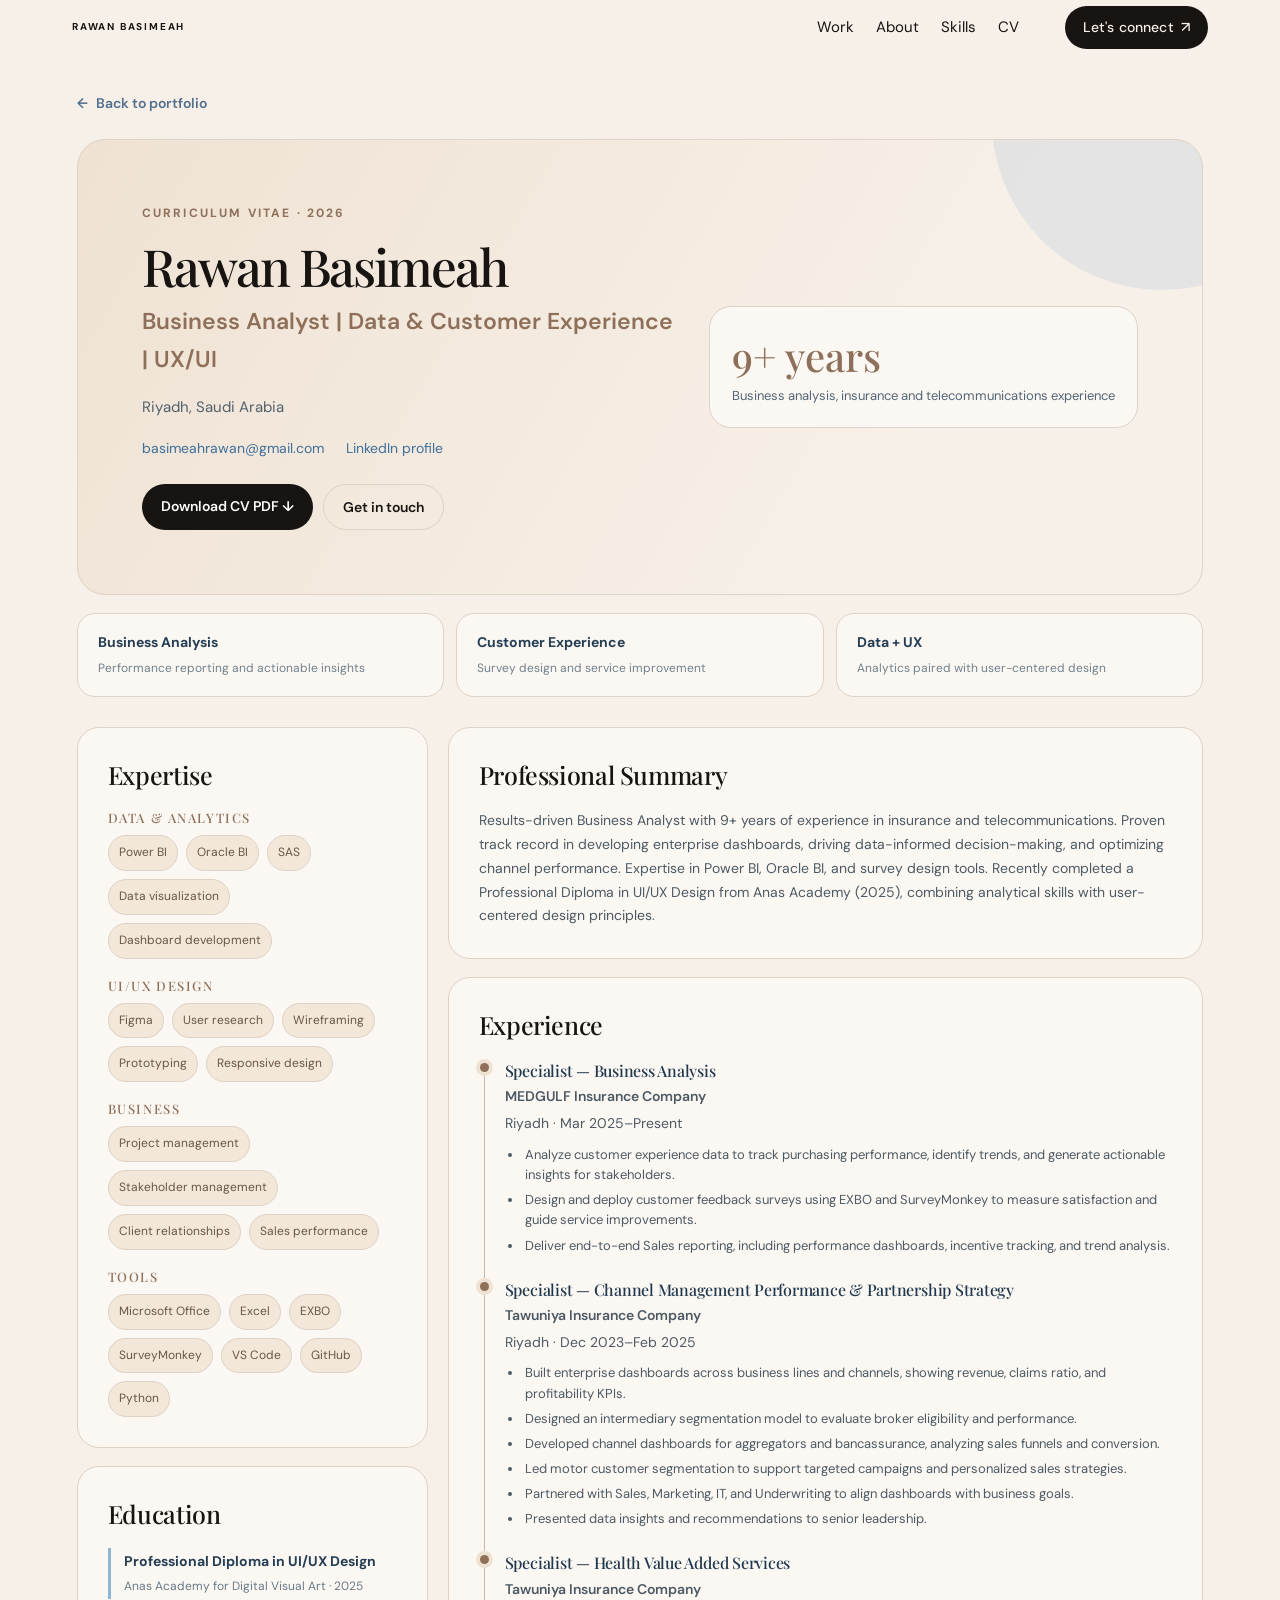
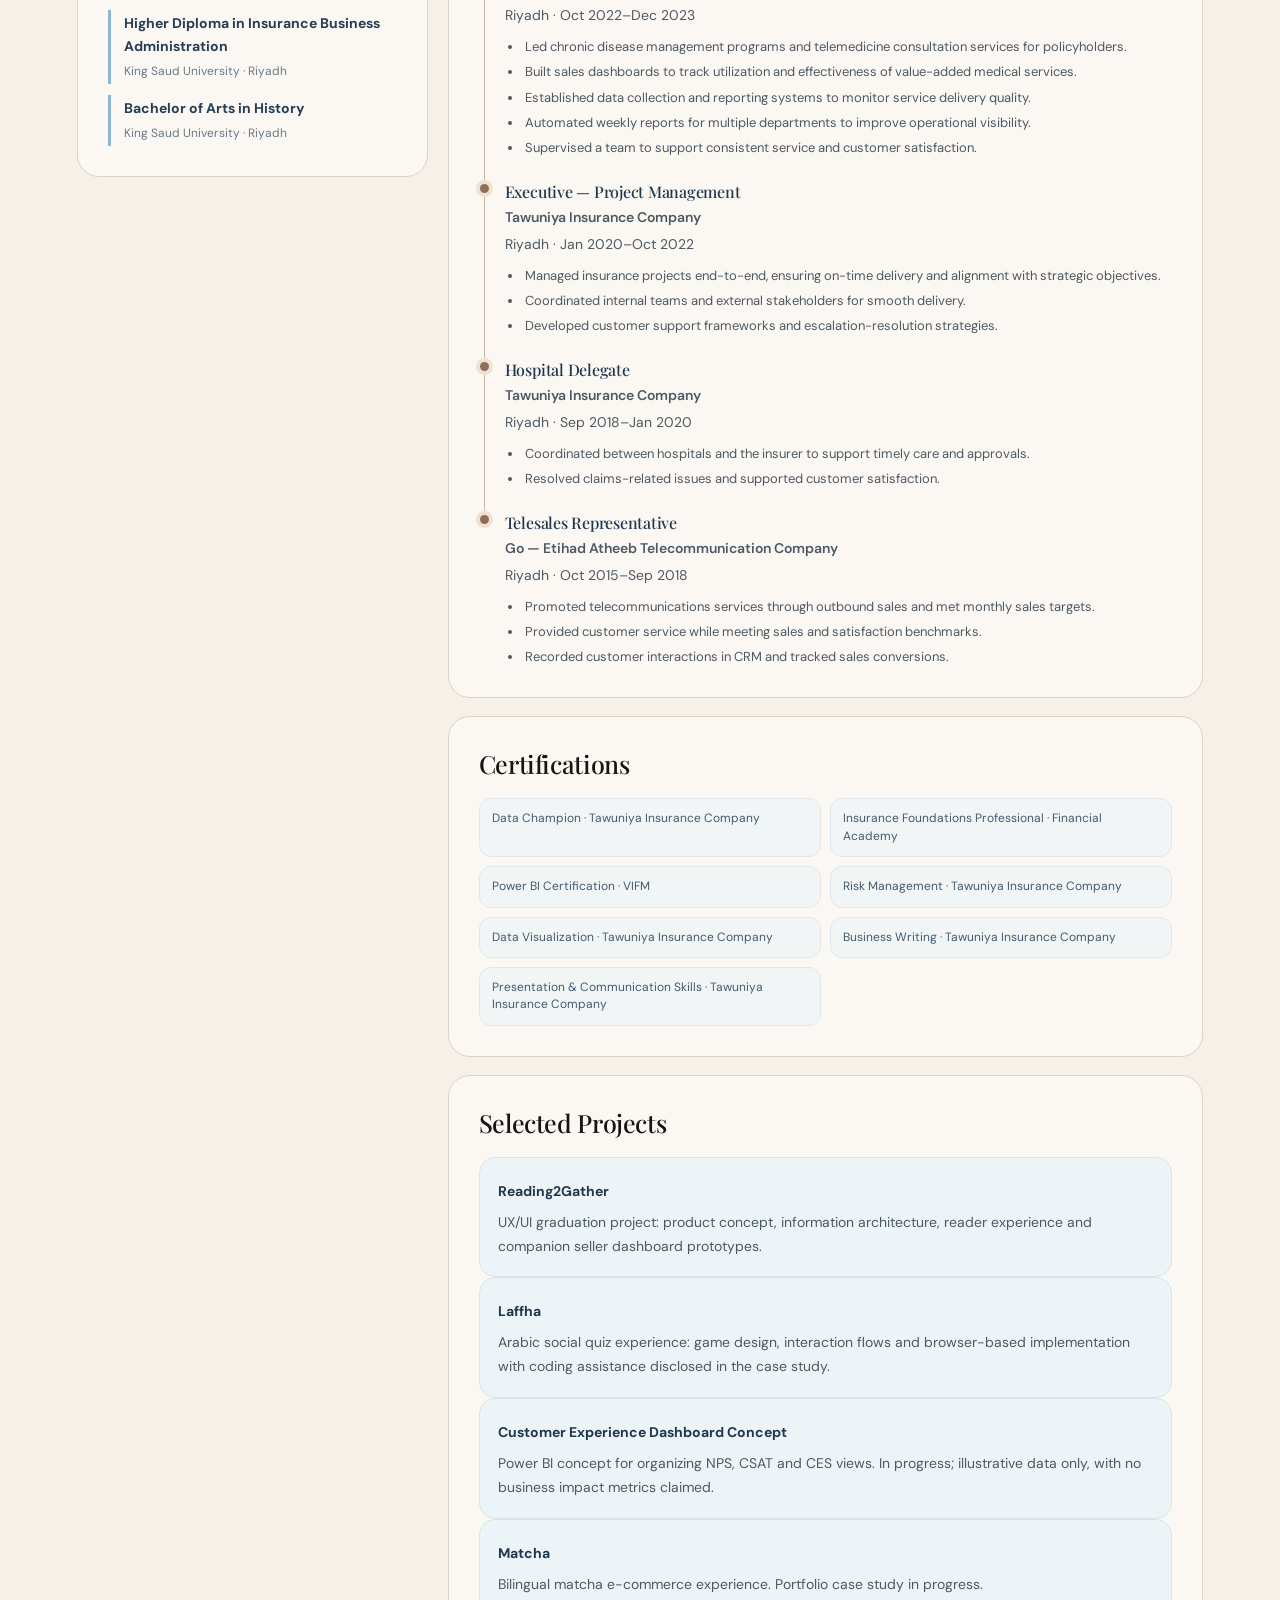
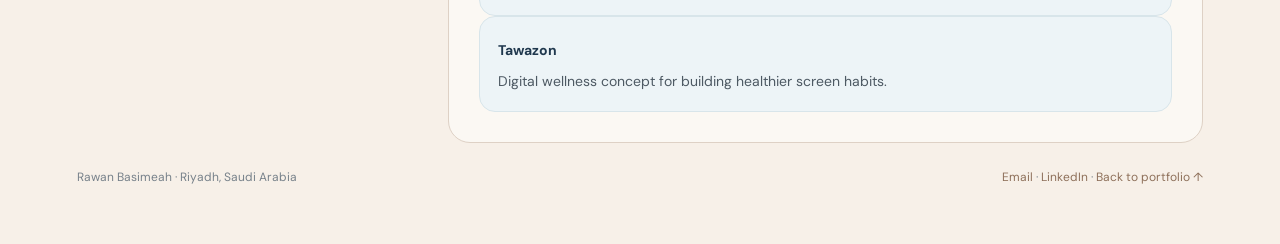
==== commit bdcbe88a: "Add featured work filters and CV PDF download styling" ====
--- a/cv.html
+++ b/cv.html
@@ -9,7 +9,7 @@
 <link rel="preconnect" href="https://fonts.googleapis.com">
 <link rel="preconnect" href="https://fonts.gstatic.com" crossorigin>
 <link href="https://fonts.googleapis.com/css2?family=Playfair+Display:wght@400;500;600&family=DM+Sans:wght@400;500;600;700&display=swap" rel="stylesheet">
-<link rel="stylesheet" href="style.css?v=20260930c">
+<link rel="stylesheet" href="style.css?v=20260930e">
 <style>
 .cv-page{background:#f7f0e8;min-height:100vh;padding:clamp(26px,4vw,58px) 0 70px}
 .cv-wrap{width:min(1160px,calc(100% - 2 * var(--pad,6vw)));margin:0 auto}
@@ -123,7 +123,7 @@
           <a href="https://www.linkedin.com/in/rawan-basimeah-21a00285" target="_blank" rel="noopener noreferrer">LinkedIn profile</a>
         </div>
         <div class="cv-actions">
-          <button class="cv-button" type="button" onclick="window.print()">Print / Save as PDF</button><a class="cv-button secondary" href="assets/rawan-basimeah-cv.pdf" download>Download CV PDF <span aria-hidden="true">&#8595;</span></a>
+          <a class="cv-button" href="assets/rawan-basimeah-cv.pdf" download>Download CV PDF <span aria-hidden="true">&#8595;</span></a>
           <a class="cv-button secondary" href="mailto:basimeahrawan@gmail.com">Get in touch</a>
         </div>
       </div>
--- a/style.css
+++ b/style.css
@@ -1030,11 +1030,17 @@
 
 .card-cx{--card-accent:#5f83ad}
 
-/* Keep the five featured projects readable; reveal the fifth with the existing arrows. */
-.work-track{grid-auto-flow:column;grid-template-columns:none;grid-auto-columns:calc(25% - 15px);overflow-x:auto;scroll-snap-type:x mandatory;scrollbar-width:none}
-.work-track::-webkit-scrollbar{display:none}
-.work-track .card{scroll-snap-align:start}
+/* Featured work filters and page-based navigation */
+.work-filters{display:flex;align-items:center;gap:10px;flex-wrap:wrap;margin:-14px 0 24px}
+.work-filter{appearance:none;border:1px solid var(--border);border-radius:999px;background:transparent;color:var(--text);font:500 13px "DM Sans",sans-serif;padding:9px 14px;cursor:pointer;transition:background .2s ease,color .2s ease,border-color .2s ease}
+.work-filter:hover{border-color:#9c8877}
+.work-filter.is-active,.work-filter[aria-pressed="true"]{background:#171412;border-color:#171412;color:#fff}
+.work-filter-count{margin-left:5px;opacity:.68;font-size:11px}
+.work-track{grid-template-columns:repeat(4,minmax(0,1fr));gap:clamp(16px,1.6vw,24px);overflow:visible}
+.work-track .card[hidden]{display:none!important}
+.work-track.is-short-page{display:flex;justify-content:center}
+.work-track.is-short-page>.card{flex:0 1 calc((100% - 3 * clamp(16px,1.6vw,24px))/4)}
 .card-label{flex-wrap:wrap}.card-label .project-status{flex:none;padding:3px 7px;border:1px solid #d7c6b6;border-radius:999px;background:#f5eee6;color:#785f4e;font-size:8px;letter-spacing:.08em;white-space:nowrap}
-@media(max-width:1240px){.work-track{grid-template-columns:none;grid-auto-columns:calc(50% - 10px)}}
-@media(max-width:820px){.work-track{grid-auto-flow:column;grid-template-columns:none;grid-auto-columns:calc(50% - 7px);overflow-x:auto}}
-@media(max-width:680px){.work-track{grid-auto-flow:row;grid-template-columns:1fr;grid-auto-columns:auto;overflow:visible;scroll-snap-type:none}}
+@media(max-width:1240px){.work-track{grid-template-columns:repeat(2,minmax(0,1fr))}.work-track.is-short-page>.card{flex-basis:calc((100% - clamp(16px,1.6vw,24px))/2)}}
+@media(max-width:820px){.work-track{grid-template-columns:repeat(2,minmax(0,1fr))}}
+@media(max-width:680px){.work-filters{gap:8px;margin:0 0 20px}.work-filter{padding:8px 11px}.work-track{grid-template-columns:1fr}.work-track.is-short-page>.card{flex-basis:100%}}
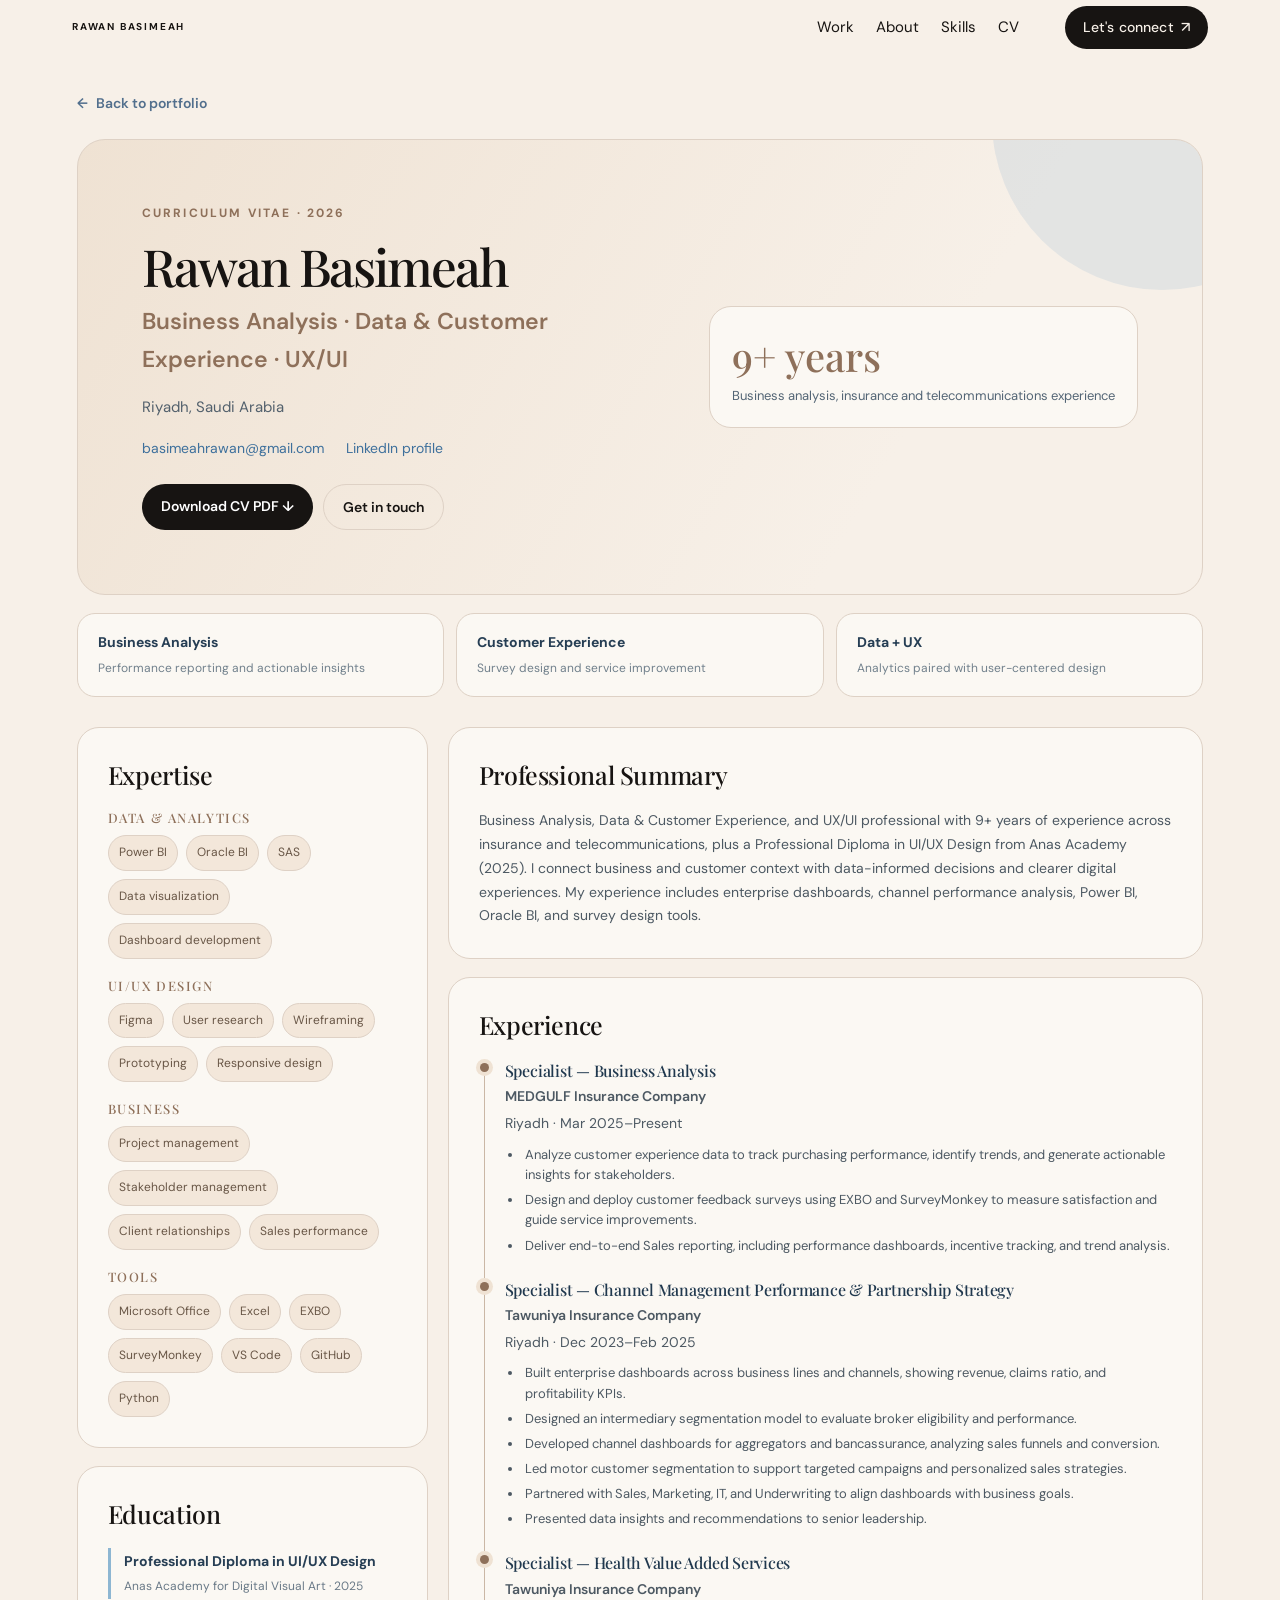
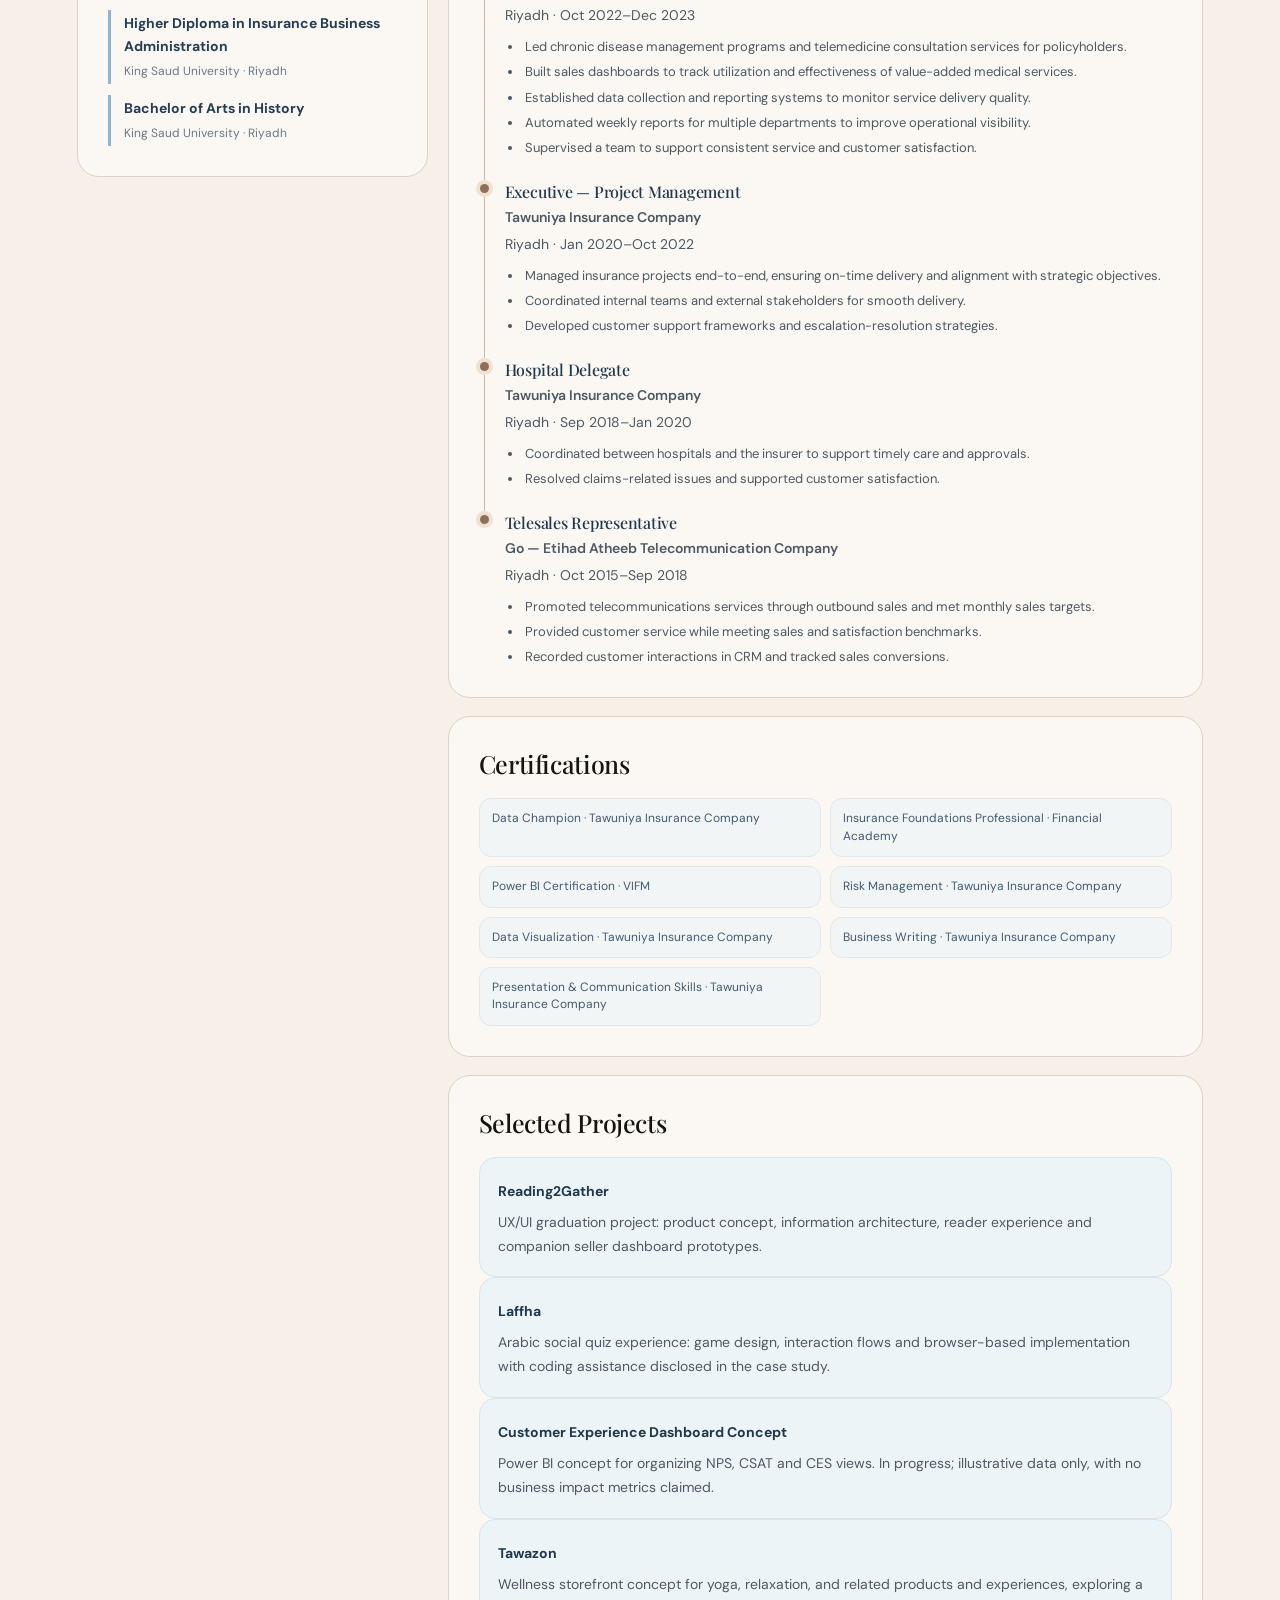
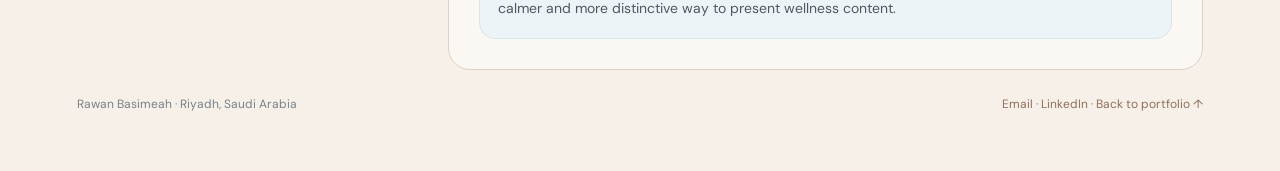
==== commit 74fccfce: "Update unified portfolio profile and TAWAZON case study" ====
--- a/cv.html
+++ b/cv.html
@@ -9,7 +9,7 @@
 <link rel="preconnect" href="https://fonts.googleapis.com">
 <link rel="preconnect" href="https://fonts.gstatic.com" crossorigin>
 <link href="https://fonts.googleapis.com/css2?family=Playfair+Display:wght@400;500;600&family=DM+Sans:wght@400;500;600;700&display=swap" rel="stylesheet">
-<link rel="stylesheet" href="style.css?v=20260930e">
+<link rel="stylesheet" href="style.css?v=20260930f">
 <style>
 .cv-page{background:#f7f0e8;min-height:100vh;padding:clamp(26px,4vw,58px) 0 70px}
 .cv-wrap{width:min(1160px,calc(100% - 2 * var(--pad,6vw)));margin:0 auto}
@@ -116,7 +116,7 @@
       <div>
         <p class="cv-kicker">Curriculum Vitae · 2026</p>
         <h1 id="cvTitle">Rawan Basimeah</h1>
-        <p class="cv-role">Business Analyst <span aria-hidden="true">|</span> Data &amp; Customer Experience <span aria-hidden="true">|</span> UX/UI</p>
+        <p class="cv-role">Business Analysis <span aria-hidden="true">·</span> Data &amp; Customer Experience <span aria-hidden="true">·</span> UX/UI</p>
         <p class="cv-location">Riyadh, Saudi Arabia</p>
         <div class="cv-contact">
           <a href="mailto:basimeahrawan@gmail.com">basimeahrawan@gmail.com</a>
@@ -155,7 +155,7 @@
       <div class="cv-content">
         <section class="cv-section" aria-labelledby="profile">
           <h2 id="profile">Professional Summary</h2>
-          <p>Results-driven Business Analyst with 9+ years of experience in insurance and telecommunications. Proven track record in developing enterprise dashboards, driving data-informed decision-making, and optimizing channel performance. Expertise in Power BI, Oracle BI, and survey design tools. Recently completed a Professional Diploma in UI/UX Design from Anas Academy (2025), combining analytical skills with user-centered design principles.</p>
+          <p>Business Analysis, Data &amp; Customer Experience, and UX/UI professional with 9+ years of experience across insurance and telecommunications, plus a Professional Diploma in UI/UX Design from Anas Academy (2025). I connect business and customer context with data-informed decisions and clearer digital experiences. My experience includes enterprise dashboards, channel performance analysis, Power BI, Oracle BI, and survey design tools.</p>
         </section>
         <section class="cv-section" aria-labelledby="experience">
           <h2 id="experience">Experience</h2>
@@ -213,8 +213,7 @@
           <div class="cv-project"><strong>Reading2Gather</strong><p>UX/UI graduation project: product concept, information architecture, reader experience and companion seller dashboard prototypes.</p></div>
           <div class="cv-project"><strong>Laffha</strong><p>Arabic social quiz experience: game design, interaction flows and browser-based implementation with coding assistance disclosed in the case study.</p></div>
           <div class="cv-project"><strong>Customer Experience Dashboard Concept</strong><p>Power BI concept for organizing NPS, CSAT and CES views. In progress; illustrative data only, with no business impact metrics claimed.</p></div>
-          <div class="cv-project"><strong>Matcha</strong><p>Bilingual matcha e-commerce experience. Portfolio case study in progress.</p></div>
-          <div class="cv-project"><strong>Tawazon</strong><p>Digital wellness concept for building healthier screen habits.</p></div>
+          <div class="cv-project"><strong>Tawazon</strong><p>Wellness storefront concept for yoga, relaxation, and related products and experiences, exploring a calmer and more distinctive way to present wellness content.</p></div>
         </section>
       </div>
     </div>
--- a/style.css
+++ b/style.css
@@ -1043,4 +1043,97 @@
 .card-label{flex-wrap:wrap}.card-label .project-status{flex:none;padding:3px 7px;border:1px solid #d7c6b6;border-radius:999px;background:#f5eee6;color:#785f4e;font-size:8px;letter-spacing:.08em;white-space:nowrap}
 @media(max-width:1240px){.work-track{grid-template-columns:repeat(2,minmax(0,1fr))}.work-track.is-short-page>.card{flex-basis:calc((100% - clamp(16px,1.6vw,24px))/2)}}
 @media(max-width:820px){.work-track{grid-template-columns:repeat(2,minmax(0,1fr))}}
-@media(max-width:680px){.work-filters{gap:8px;margin:0 0 20px}.work-filter{padding:8px 11px}.work-track{grid-template-columns:1fr}.work-track.is-short-page>.card{flex-basis:100%}}
+@media(max-width:680px){
+ .site-header .header-end{top:68px;left:0;right:0;width:100%;z-index:61;padding:20px 24px 24px;gap:18px}
+ .site-header .nav{width:100%;gap:8px}
+ .site-header .nav a{display:block;width:100%;padding:9px 0;font-size:17px}
+ .site-header .header-cta{width:100%;margin:4px 0 0;text-align:center}
+ .work-filters{gap:8px;margin:0 0 20px}
+ .work-filter{padding:8px 11px}
+ .work-nav .icon-btn{flex:none;width:44px;height:44px;min-width:44px}
+ .work-nav .icon-btn svg{width:16px;height:16px}
+ .work-track{display:grid;grid-auto-flow:column;grid-template-columns:none;grid-auto-columns:90%;gap:13px;overflow-x:auto;overflow-y:hidden;padding:0 0 8px;scroll-snap-type:x mandatory;scroll-padding-inline:2px;scrollbar-width:none;overscroll-behavior-x:contain}
+ .work-track::-webkit-scrollbar{display:none}
+ .work-track .card{scroll-snap-align:start;scroll-snap-stop:always}
+ .work-track.is-short-page{display:grid;justify-content:initial}
+ .work-track.is-short-page>.card{flex:none}
+}
+
+/* Responsive refinements: keep the hero integrated and cards readable. */
+.hero{background:#eadcc9}
+.hero-grid{
+  min-height:clamp(540px,48vw,820px);
+  align-items:center;
+}
+.hero-grid::before{
+  content:"";
+  position:absolute;
+  z-index:2;
+  inset:0;
+  pointer-events:none;
+  background:linear-gradient(90deg,#eadcc9 0%,rgba(234,220,201,.98) 31%,rgba(234,220,201,.72) 47%,rgba(234,220,201,0) 68%);
+}
+.hero-copy{z-index:3;max-width:600px;padding:clamp(36px,5vw,72px) 3% clamp(36px,5vw,72px) 2%}
+.hero-copy h1{font-size:clamp(34px,3.25vw,56px);max-width:15ch}
+.hero-figure{right:-5.5vw;width:78%;overflow:visible}
+@media(min-width:681px){
+ .hero-figure img{
+  position:absolute;top:0;right:clamp(50px,7vw,100px);width:auto;height:115%;max-width:none;
+  object-fit:contain;object-position:center right;mix-blend-mode:multiply;
+  -webkit-mask-image:linear-gradient(90deg,transparent 0%,rgba(0,0,0,.2) 17%,#000 38%);
+  mask-image:linear-gradient(90deg,transparent 0%,rgba(0,0,0,.2) 17%,#000 38%);
+ }
+}
+.approach-art img{object-position:center top}
+.card-coming-soon-action{cursor:default;pointer-events:none;opacity:.82}
+.work-track .card .card-primary:hover{filter:none}
+@media(min-width:821px) and (max-width:1240px){
+ .work-track{grid-template-columns:repeat(2,minmax(0,1fr));gap:20px}
+ .work-track.is-short-page>.card{flex-basis:calc((100% - 20px)/2)}
+ .card-body{padding:18px 18px 20px}
+ .card-top h3{font-size:24px}
+ .card-desc{font-size:14px;line-height:1.5}
+ .card-label{font-size:10px}
+ .card-primary{font-size:13px}
+ .tools-groups{gap:clamp(14px,2vw,24px)}
+}
+@media(max-width:680px){
+ .hero-grid{display:block;position:relative;min-height:clamp(670px,155vw,820px);padding:0}
+ .hero-grid::before{background:linear-gradient(180deg,#eadcc9 0%,#eadcc9 37%,rgba(234,220,201,.88) 49%,rgba(234,220,201,.15) 74%,rgba(234,220,201,0) 100%)}
+ .hero-copy{position:relative;width:100%;max-width:560px;padding:30px 22px 0;margin:0}
+ .hero-copy h1{font-size:clamp(34px,8.8vw,48px);max-width:16ch}
+ .hero-copy .lead{font-size:15px;max-width:40ch}
+ .hero-figure{position:absolute;inset:auto -4vw 0 auto;width:100%;height:clamp(340px,100vw,430px);overflow:hidden}
+ .hero-figure img{
+  position:absolute;inset:0;width:100%;height:100%;object-fit:contain;object-position:center bottom;
+  mix-blend-mode:multiply;
+  -webkit-mask-image:linear-gradient(180deg,transparent 0%,rgba(0,0,0,.18) 18%,#000 38%);
+  mask-image:linear-gradient(180deg,transparent 0%,rgba(0,0,0,.18) 18%,#000 38%);
+ }
+ .approach-art img{object-position:center top}
+ .card-primary{font-size:12px;padding:10px 14px}
+}
+
+
+/* Let the hero portrait dissolve into the page instead of reading as a framed image. */
+@media(min-width:681px){
+ .hero-figure img{
+  right:0;
+  -webkit-mask-image:linear-gradient(90deg,transparent 0%,rgba(0,0,0,.2) 14%,#000 34%,#000 76%,rgba(0,0,0,.78) 86%,rgba(0,0,0,.32) 94%,transparent 100%);
+  mask-image:linear-gradient(90deg,transparent 0%,rgba(0,0,0,.2) 14%,#000 34%,#000 76%,rgba(0,0,0,.78) 86%,rgba(0,0,0,.32) 94%,transparent 100%);
+ }
+}
+
+
+/* Fit the new wide hero artwork without cropping the full scene. */
+@media(min-width:681px){
+ .hero-figure img{height:100%;right:0;object-position:center right}
+}
+@media(max-width:680px){
+ .hero-figure img{width:100%;height:100%;object-fit:contain;object-position:center bottom;-webkit-mask-image:none;mask-image:none}
+}
+
+
+/* Keep empty work filters visible but unavailable until the category has a finished project. */
+.work-filter:disabled{opacity:.48;cursor:not-allowed}
+.work-filter:disabled:hover{border-color:var(--border)}
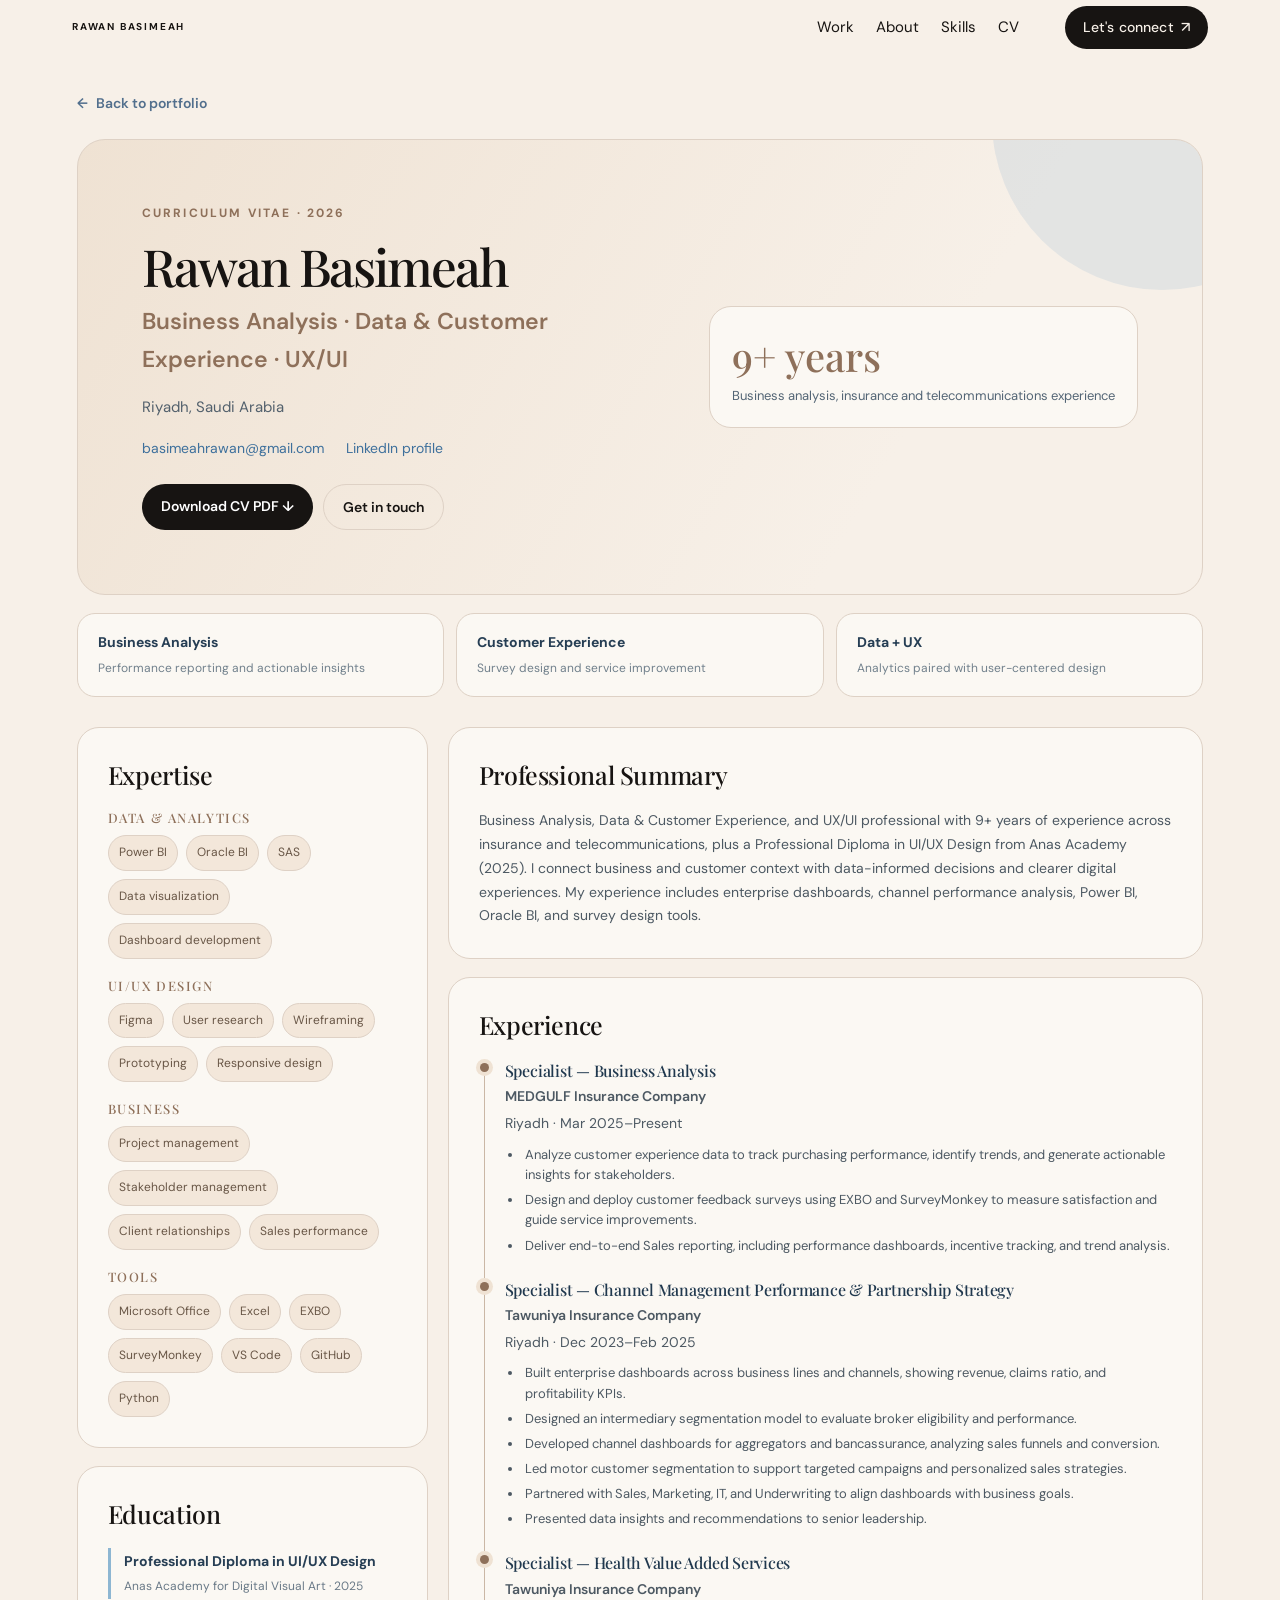
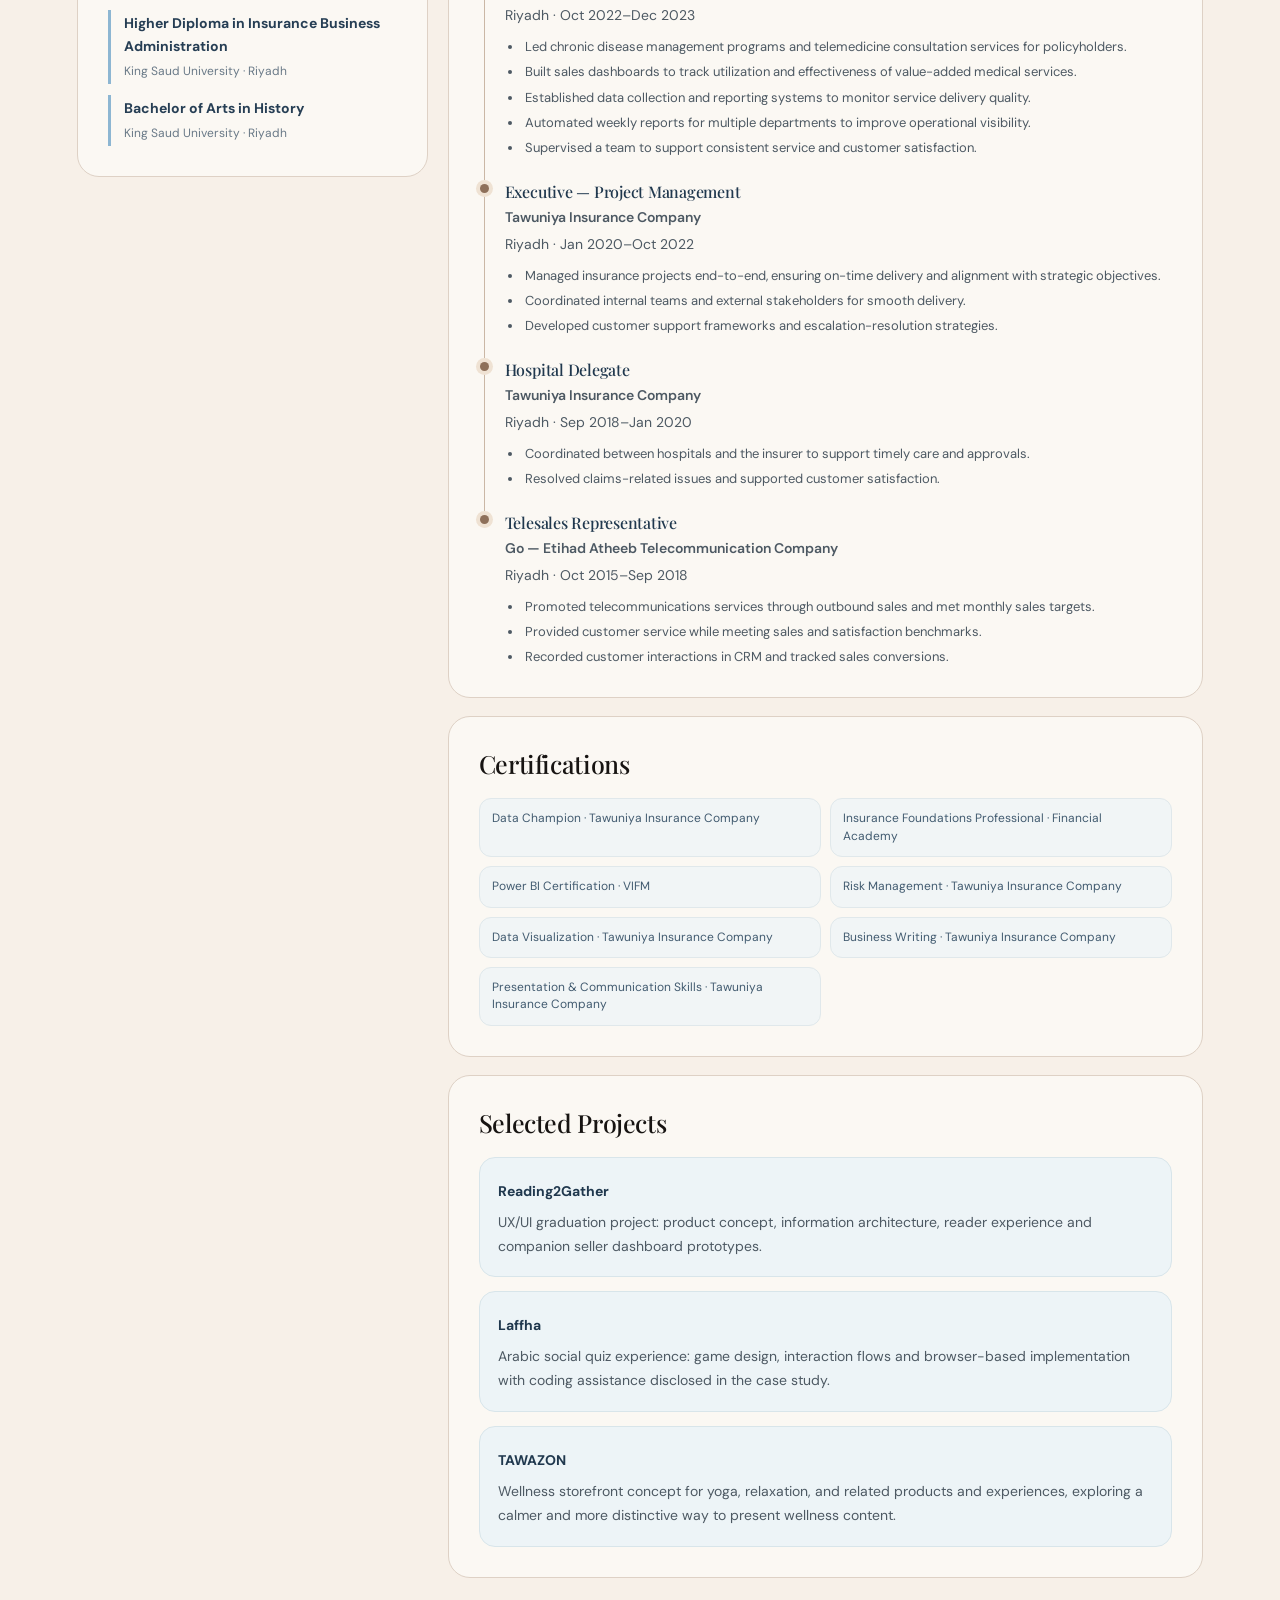
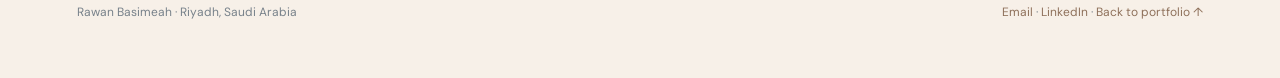
==== commit f03420fc: "Improve project spacing and link portfolio projects" ====
--- a/cv.html
+++ b/cv.html
@@ -58,9 +58,12 @@
 .cv-education span{display:block;font-size:12px;color:#697987;margin-top:4px}
 .cv-cert-grid{display:grid;grid-template-columns:repeat(2,minmax(0,1fr));gap:9px}
 .cv-cert{background:#f1f5f6;border:1px solid #e0e8eb;border-radius:12px;padding:11px 12px;font-size:12px;line-height:1.45;color:#425b70}
-.cv-project{background:#edf4f7;border:1px solid #d8e5ea;border-radius:16px;padding:18px}
+.cv-project-list{display:grid;gap:14px}
+.cv-project{display:block;background:#edf4f7;border:1px solid #d8e5ea;border-radius:16px;padding:18px;text-decoration:none;transition:transform .2s ease,border-color .2s ease,box-shadow .2s ease}
 .cv-project strong{color:#20384e;font-size:14px}
 .cv-project p{margin:7px 0 0}
+.cv-project:hover,.cv-project:focus-visible{transform:translateY(-2px);border-color:#8db6d2;box-shadow:0 8px 20px rgba(32,56,78,.08)}
+.cv-project:focus-visible{outline:3px solid #8db6d2;outline-offset:3px}
 .cv-footer{display:flex;justify-content:space-between;align-items:center;gap:16px;margin-top:25px;color:#77818a;font-size:12px}
 @media(max-width:780px){.cv-hero{grid-template-columns:1fr}.cv-side-card{max-width:240px}.cv-highlights{grid-template-columns:1fr}.cv-layout{grid-template-columns:1fr}}
 @media(max-width:540px){.cv-contact{display:grid}.cv-cert-grid{grid-template-columns:1fr}.cv-panel,.cv-section{border-radius:18px}.cv-hero{border-radius:22px}}
@@ -210,10 +213,11 @@
         </section>
         <section class="cv-section" aria-labelledby="project">
           <h2 id="project">Selected Projects</h2>
-          <div class="cv-project"><strong>Reading2Gather</strong><p>UX/UI graduation project: product concept, information architecture, reader experience and companion seller dashboard prototypes.</p></div>
-          <div class="cv-project"><strong>Laffha</strong><p>Arabic social quiz experience: game design, interaction flows and browser-based implementation with coding assistance disclosed in the case study.</p></div>
-          <div class="cv-project"><strong>Customer Experience Dashboard Concept</strong><p>Power BI concept for organizing NPS, CSAT and CES views. In progress; illustrative data only, with no business impact metrics claimed.</p></div>
-          <div class="cv-project"><strong>Tawazon</strong><p>Wellness storefront concept for yoga, relaxation, and related products and experiences, exploring a calmer and more distinctive way to present wellness content.</p></div>
+          <div class="cv-project-list">
+            <a class="cv-project" href="reading2gather.html"><strong>Reading2Gather</strong><p>UX/UI graduation project: product concept, information architecture, reader experience and companion seller dashboard prototypes.</p></a>
+            <a class="cv-project" href="laffha.html"><strong>Laffha</strong><p>Arabic social quiz experience: game design, interaction flows and browser-based implementation with coding assistance disclosed in the case study.</p></a>
+            <a class="cv-project" href="tawazon.html"><strong>TAWAZON</strong><p>Wellness storefront concept for yoga, relaxation, and related products and experiences, exploring a calmer and more distinctive way to present wellness content.</p></a>
+          </div>
         </section>
       </div>
     </div>
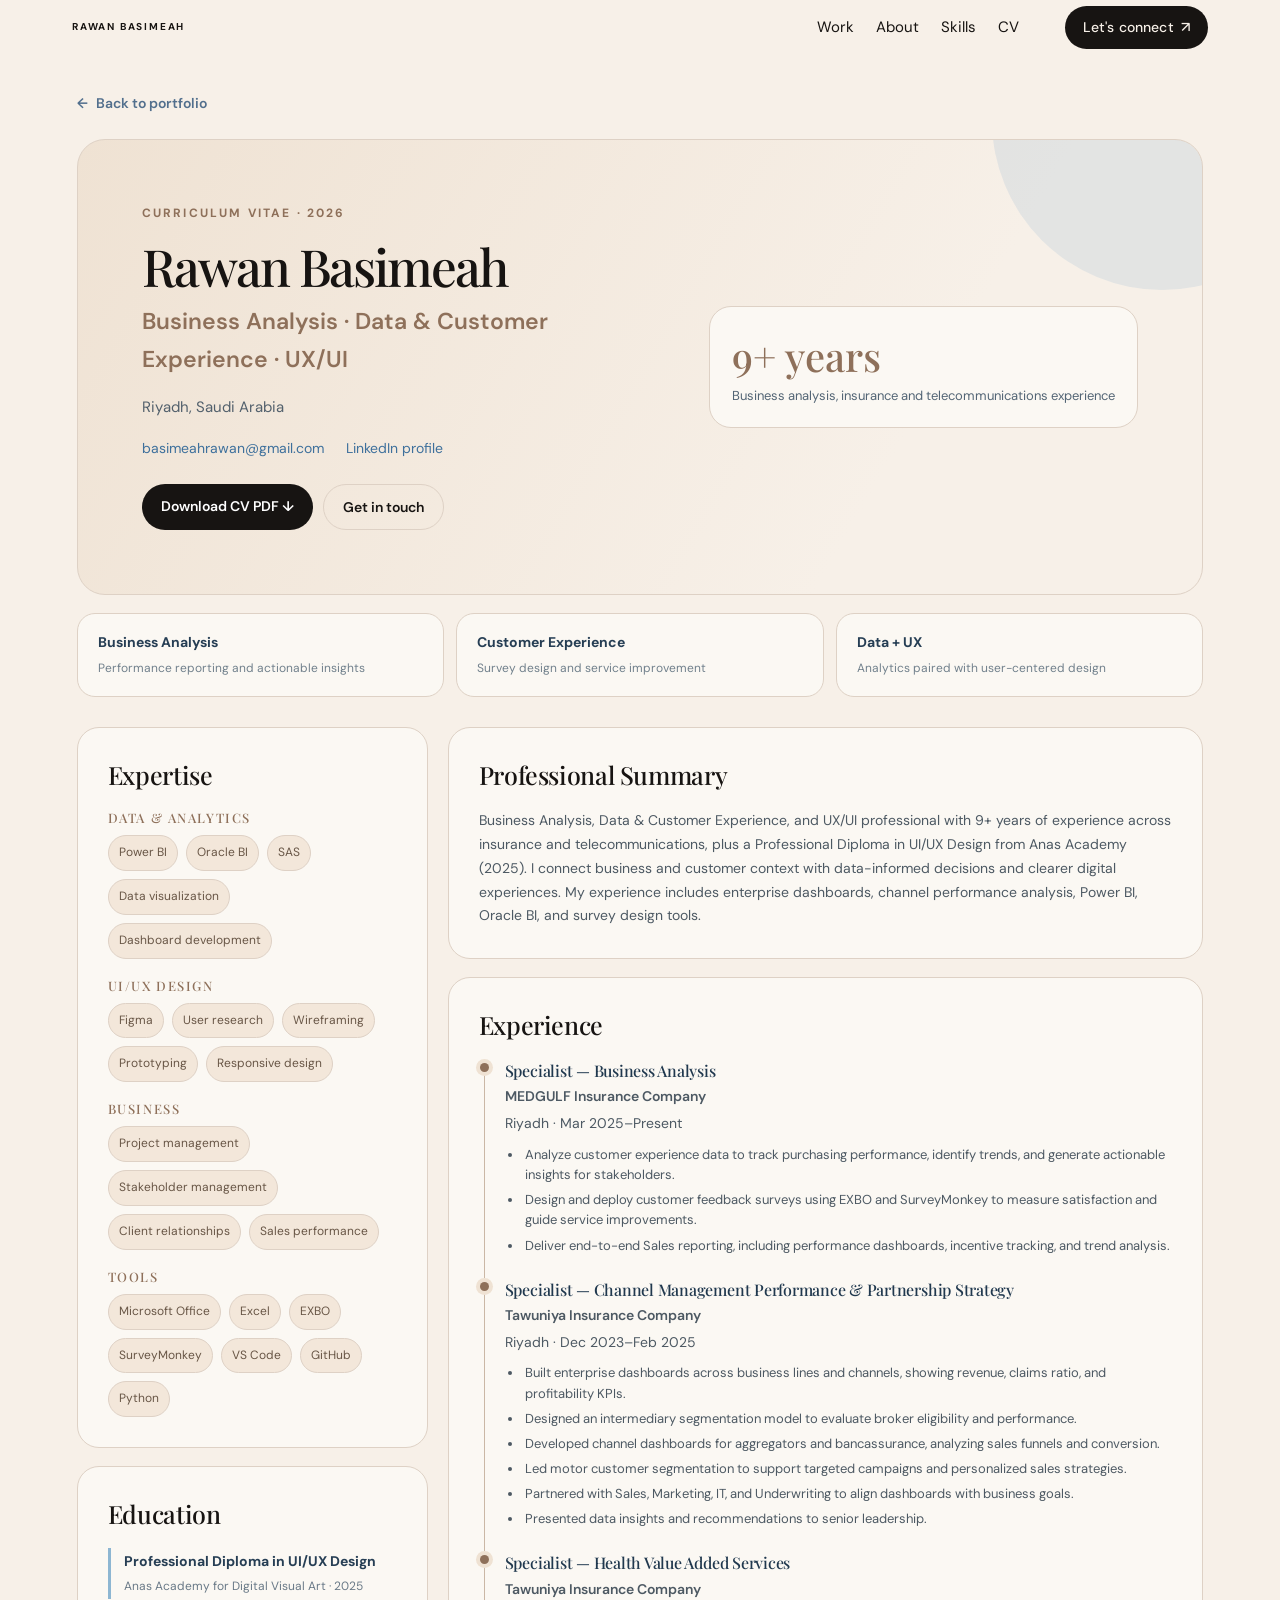
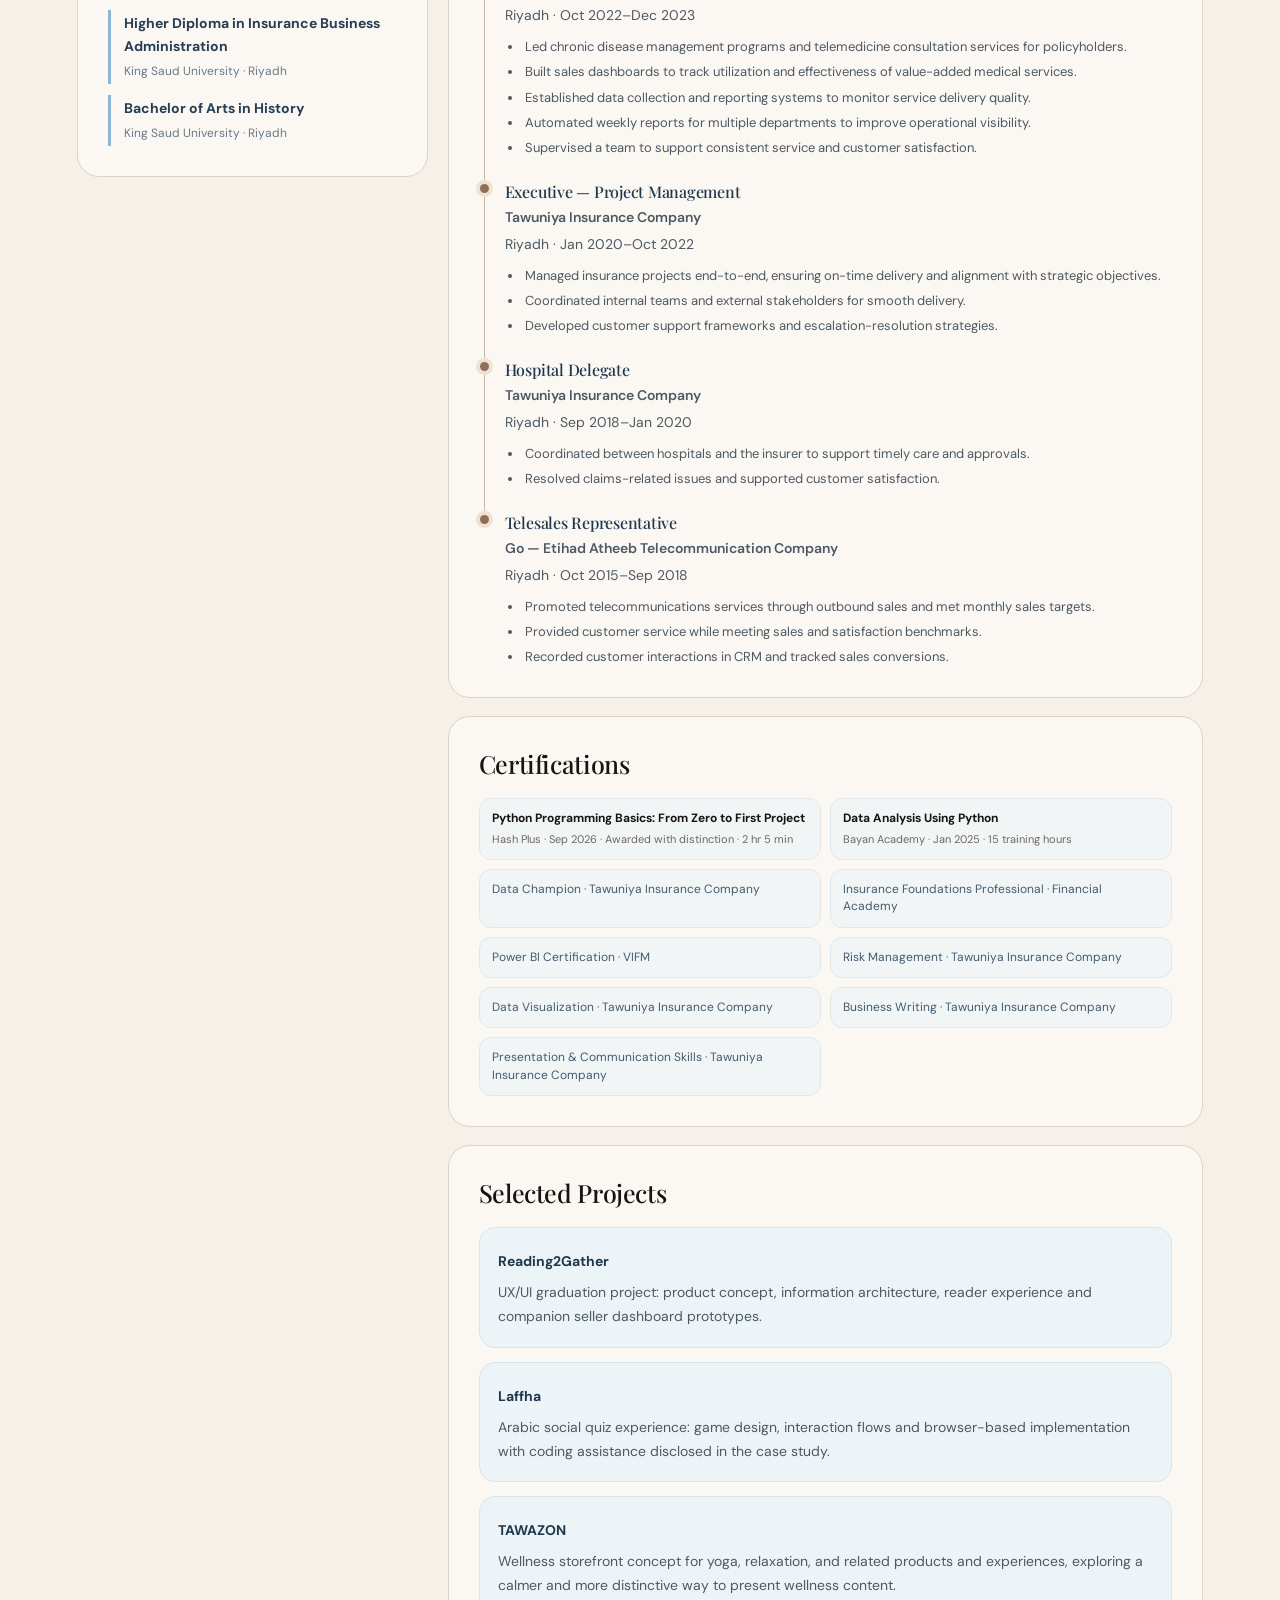
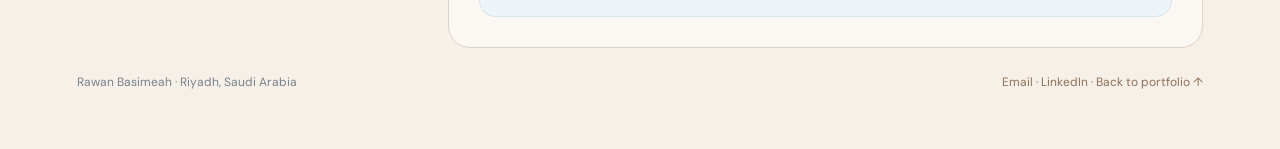
==== commit eee30b17: "Add Python certificates to CV" ====
--- a/cv.html
+++ b/cv.html
@@ -97,6 +97,7 @@
   a{color:inherit!important;text-decoration:none!important}
   .cv-footer{margin-top:10px}
 }
+ .cv-cert strong{display:block;color:var(--text);font-size:12px;line-height:1.45}.cv-cert span{display:block;color:var(--muted-text);font-size:11px;margin-top:4px}
 </style>
 </head>
 <body>
@@ -202,6 +203,8 @@
         <section class="cv-section" aria-labelledby="certifications">
           <h2 id="certifications">Certifications</h2>
           <div class="cv-cert-grid">
+            <div class="cv-cert"><strong>Python Programming Basics: From Zero to First Project</strong><span>Hash Plus · Sep 2026 · Awarded with distinction · 2 hr 5 min</span></div>
+            <div class="cv-cert"><strong>Data Analysis Using Python</strong><span>Bayan Academy · Jan 2025 · 15 training hours</span></div>
             <div class="cv-cert">Data Champion · Tawuniya Insurance Company</div>
             <div class="cv-cert">Insurance Foundations Professional · Financial Academy</div>
             <div class="cv-cert">Power BI Certification · VIFM</div>
--- a/style.css
+++ b/style.css
@@ -226,7 +226,7 @@
 .work-track{
   display:grid;
   grid-template-columns:repeat(4,minmax(0,1fr));
-  gap:clamp(16px,1.6vw,24px);
+  gap:clamp(24px,2.4vw,36px);
 }
 .card{
   display:flex;flex-direction:column;
@@ -1137,3 +1137,7 @@
 /* Keep empty work filters visible but unavailable until the category has a finished project. */
 .work-filter:disabled{opacity:.48;cursor:not-allowed}
 .work-filter:disabled:hover{border-color:var(--border)}
+
+/* TAWAZON updated cover frame */
+.work-track .card-tawazon .card-media{aspect-ratio:4/3.25;padding:0;}
+.work-track .card-tawazon .tawazon-card-image{display:block;width:100%;height:100%;min-height:0;max-height:100%;object-fit:cover;object-position:center 18%;}
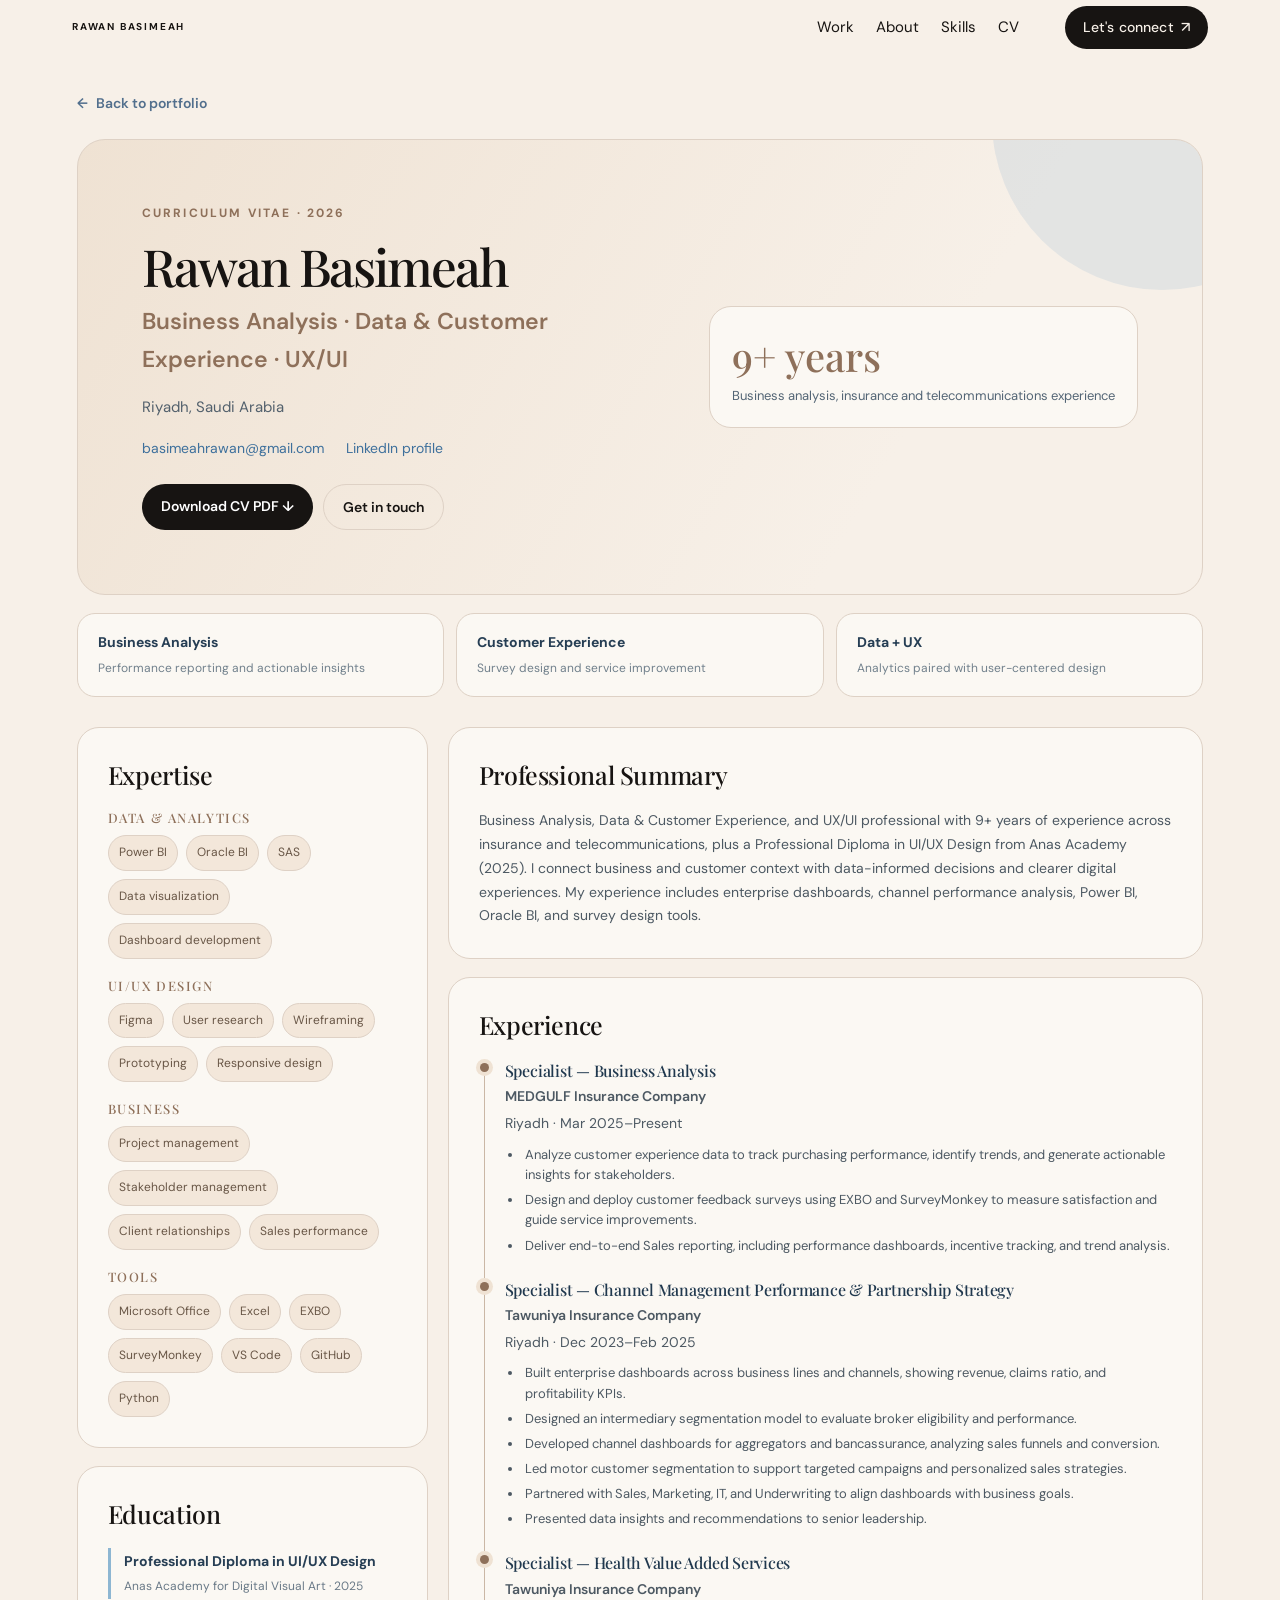
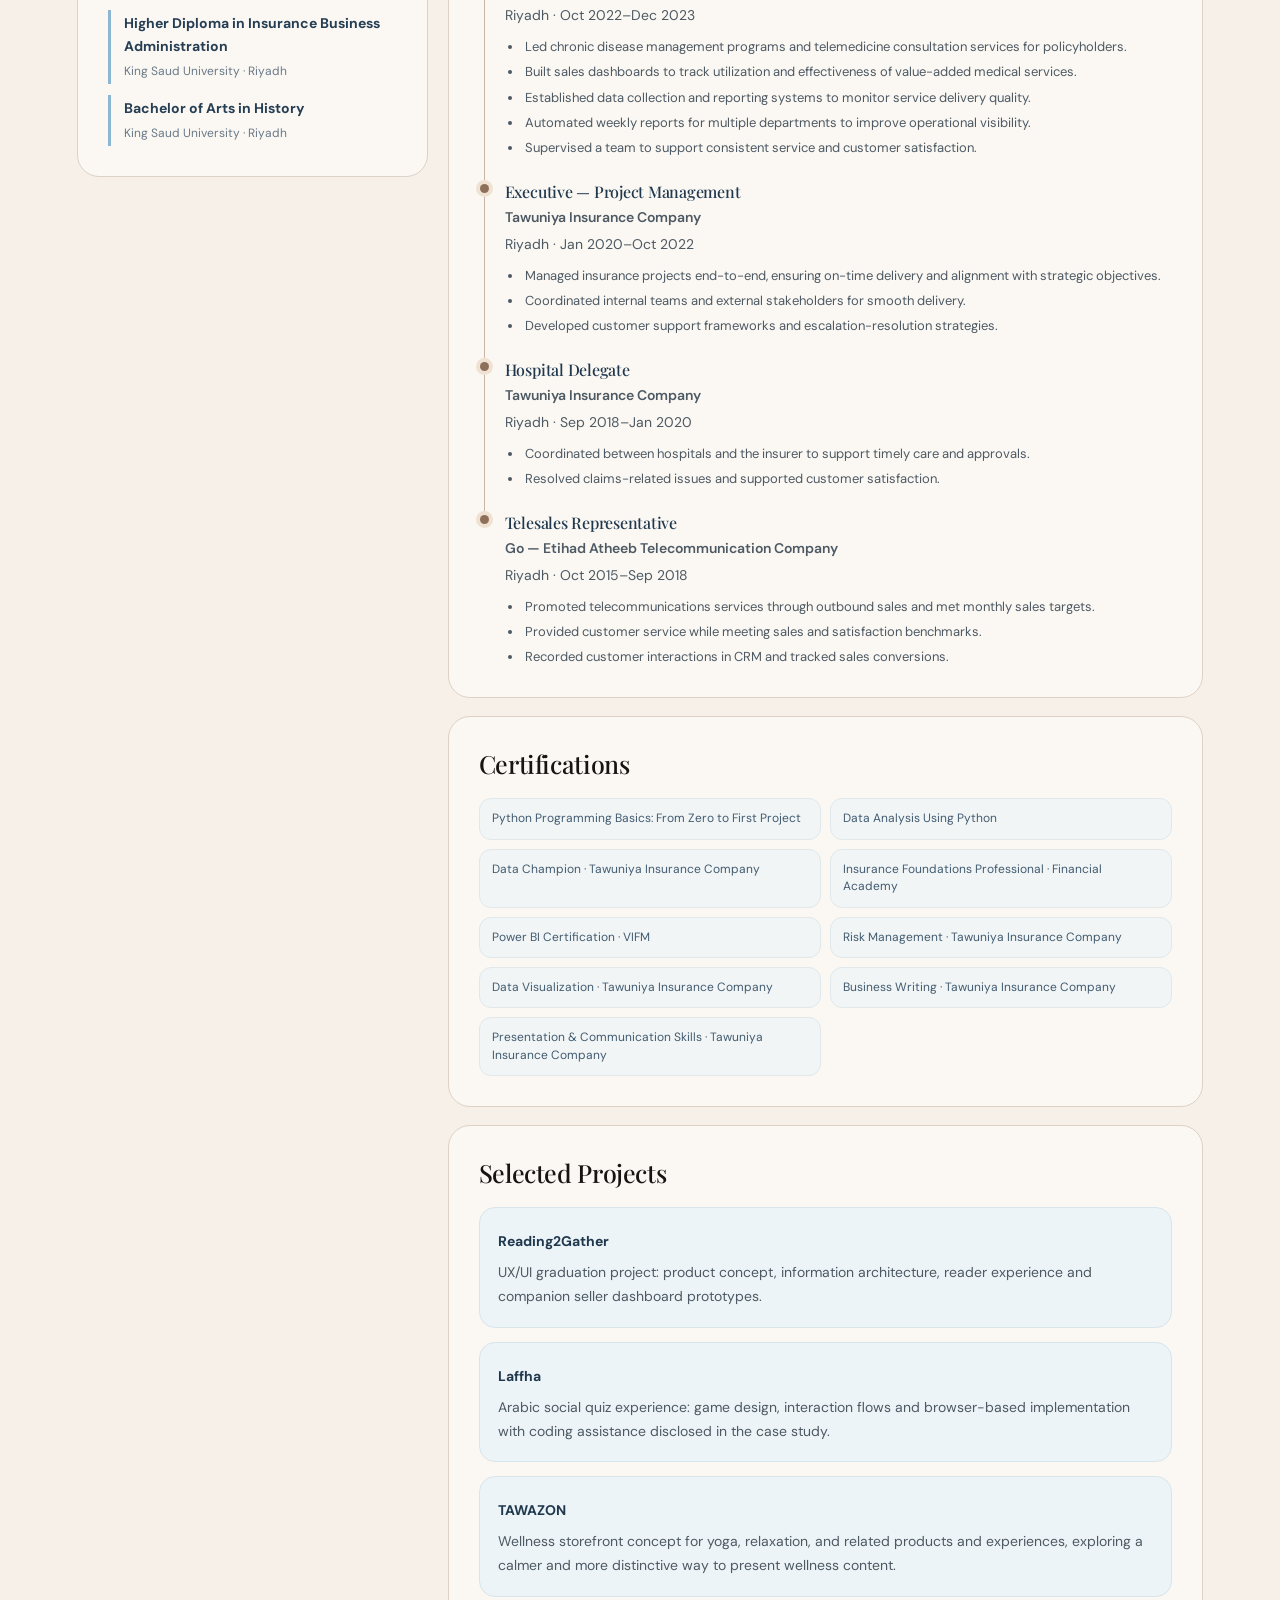
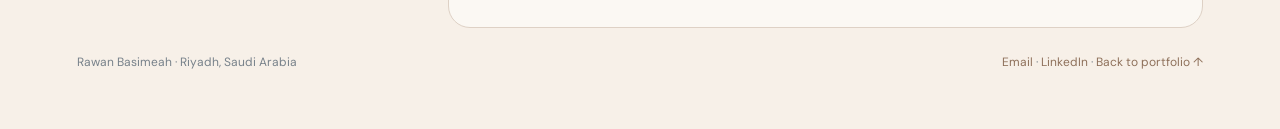
==== commit c63048e2: "Keep new certificate entries consistent with existing CV" ====
--- a/cv.html
+++ b/cv.html
@@ -203,8 +203,8 @@
         <section class="cv-section" aria-labelledby="certifications">
           <h2 id="certifications">Certifications</h2>
           <div class="cv-cert-grid">
-            <div class="cv-cert"><strong>Python Programming Basics: From Zero to First Project</strong><span>Hash Plus · Sep 2026 · Awarded with distinction · 2 hr 5 min</span></div>
-            <div class="cv-cert"><strong>Data Analysis Using Python</strong><span>Bayan Academy · Jan 2025 · 15 training hours</span></div>
+            <div class="cv-cert">Python Programming Basics: From Zero to First Project</div>
+            <div class="cv-cert">Data Analysis Using Python</div>
             <div class="cv-cert">Data Champion · Tawuniya Insurance Company</div>
             <div class="cv-cert">Insurance Foundations Professional · Financial Academy</div>
             <div class="cv-cert">Power BI Certification · VIFM</div>
